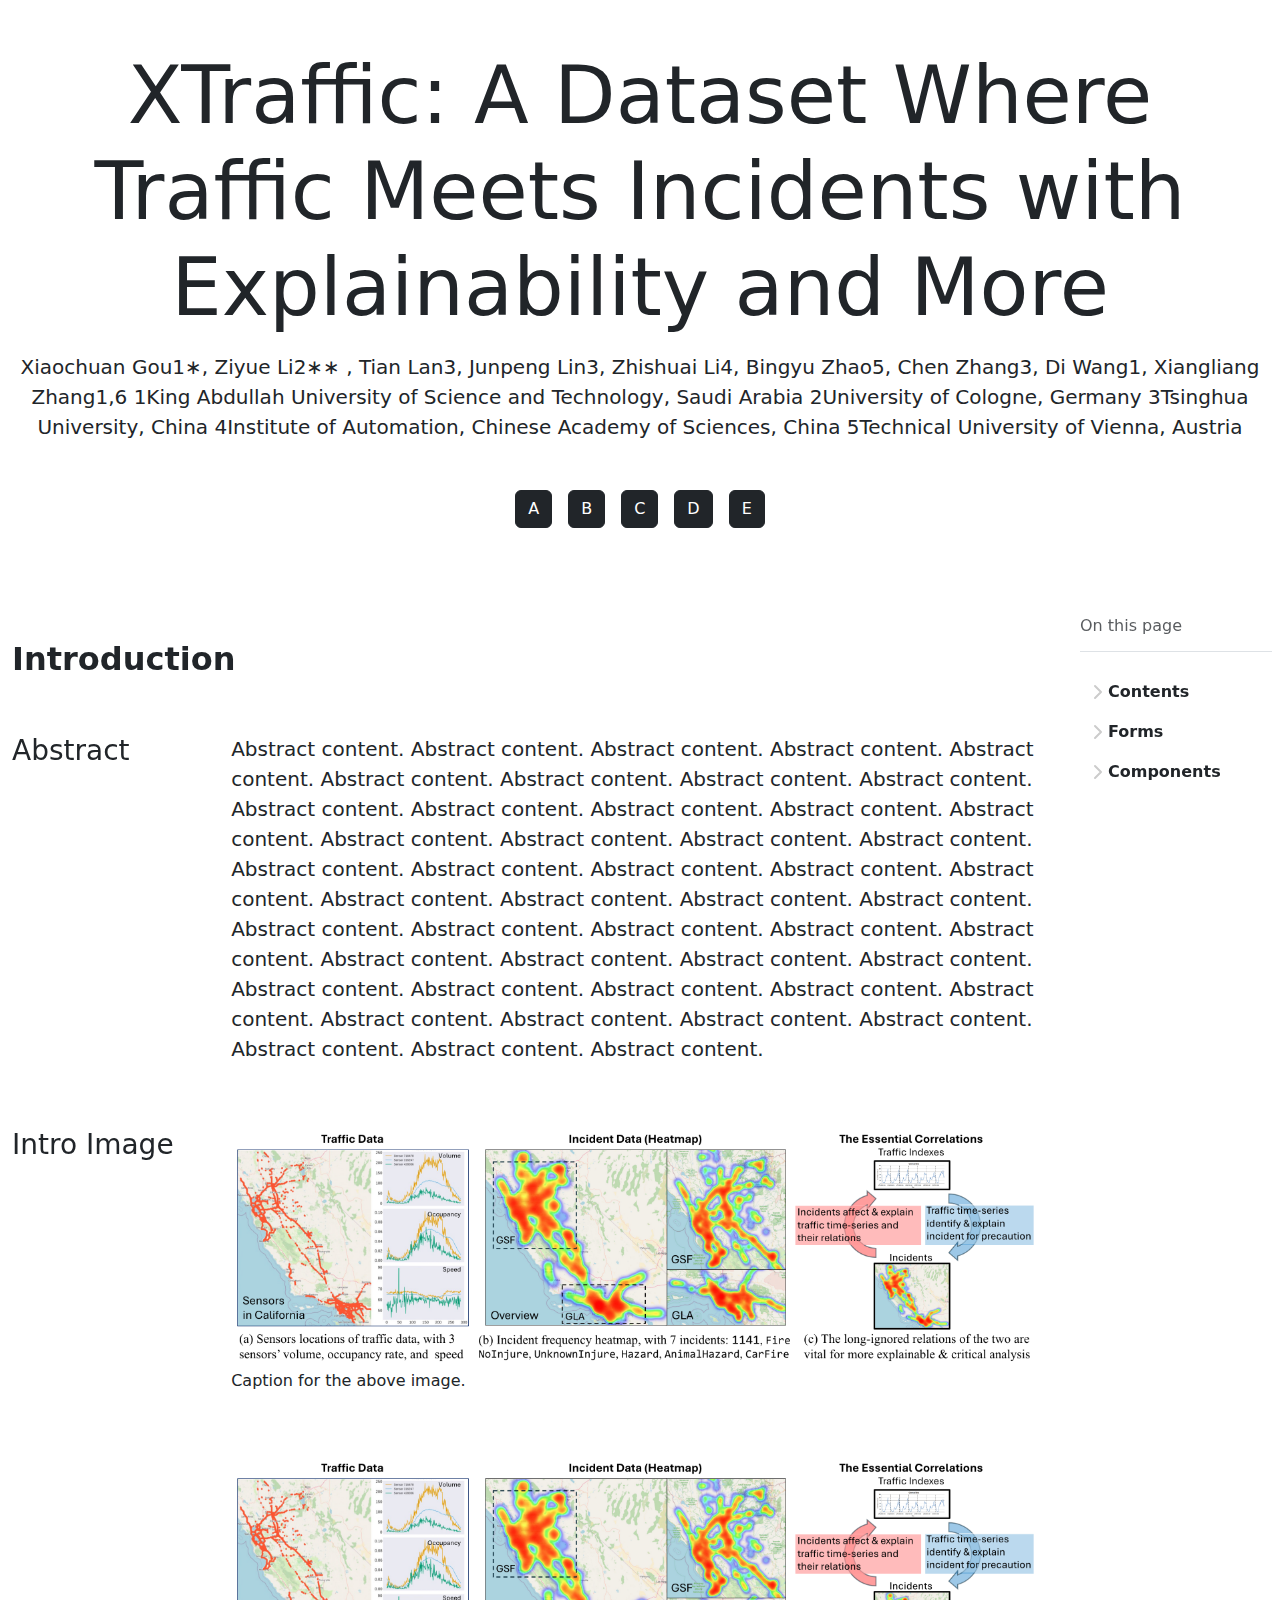
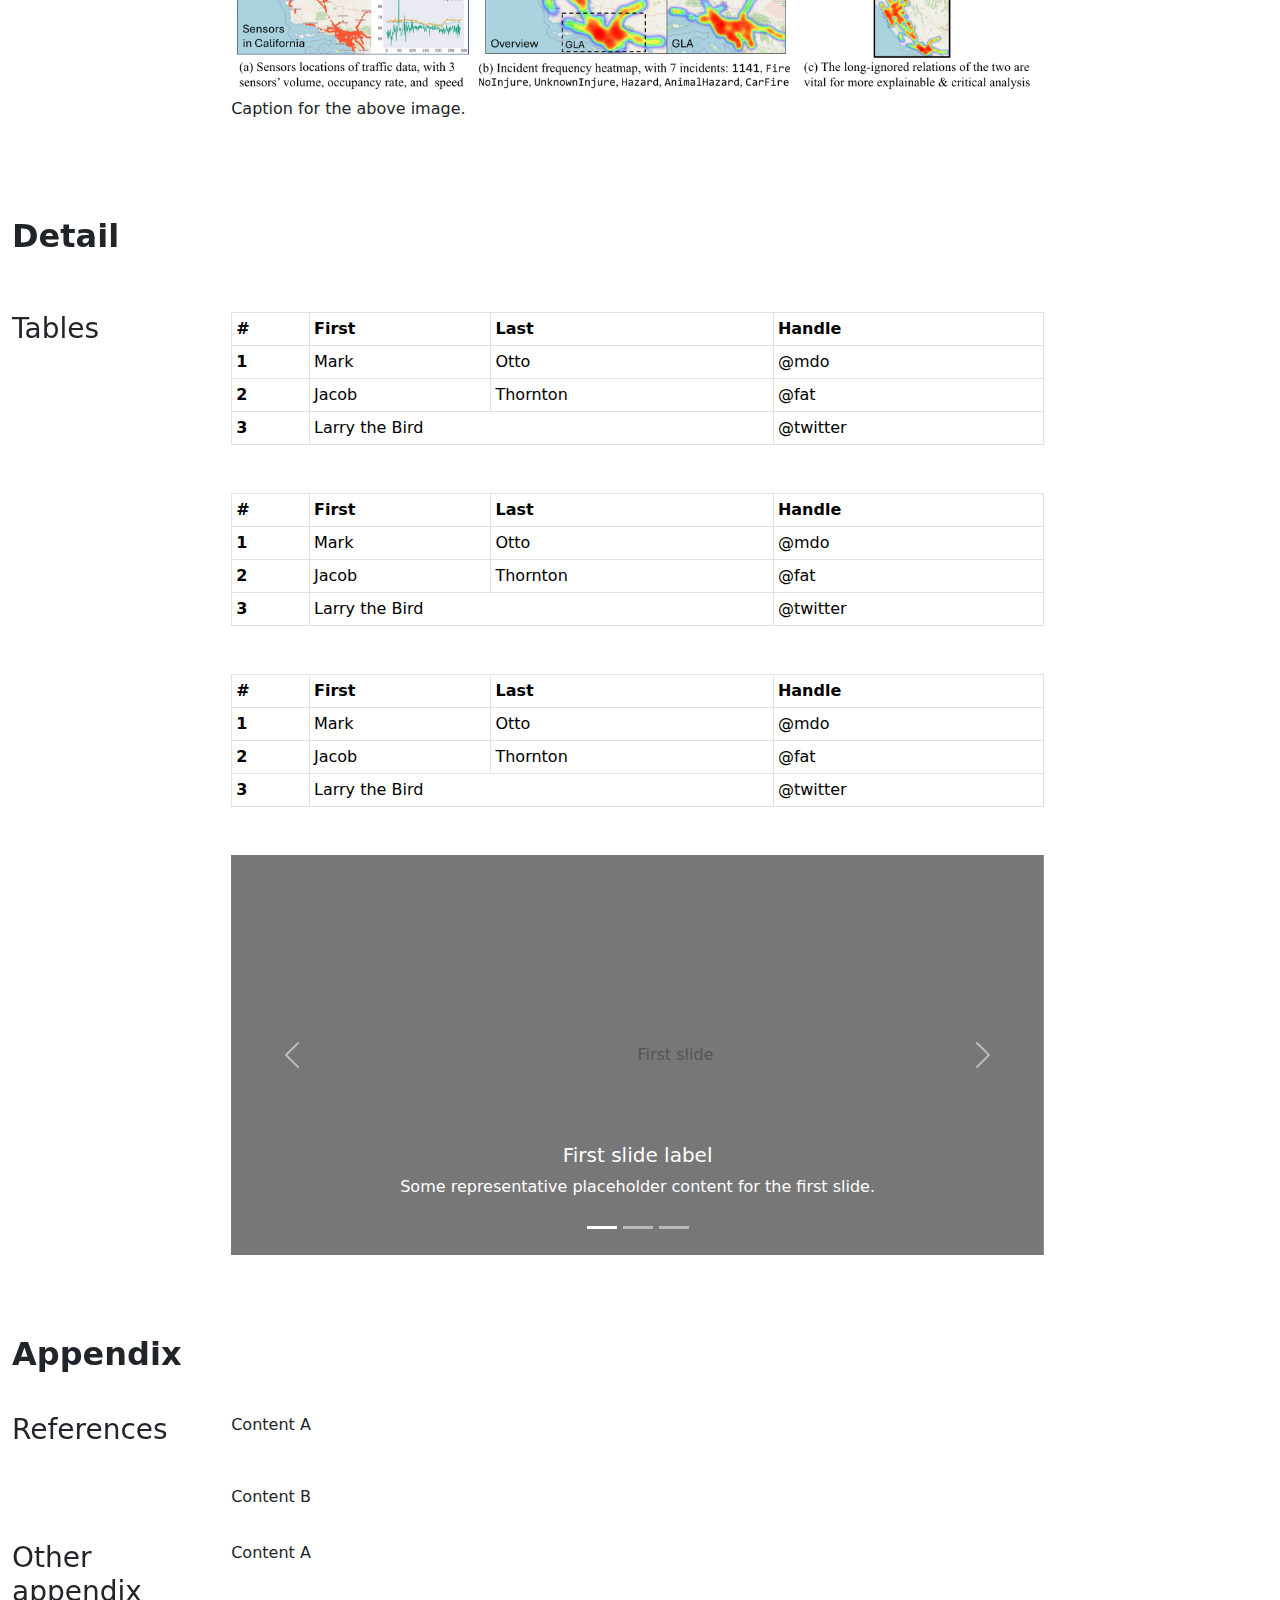
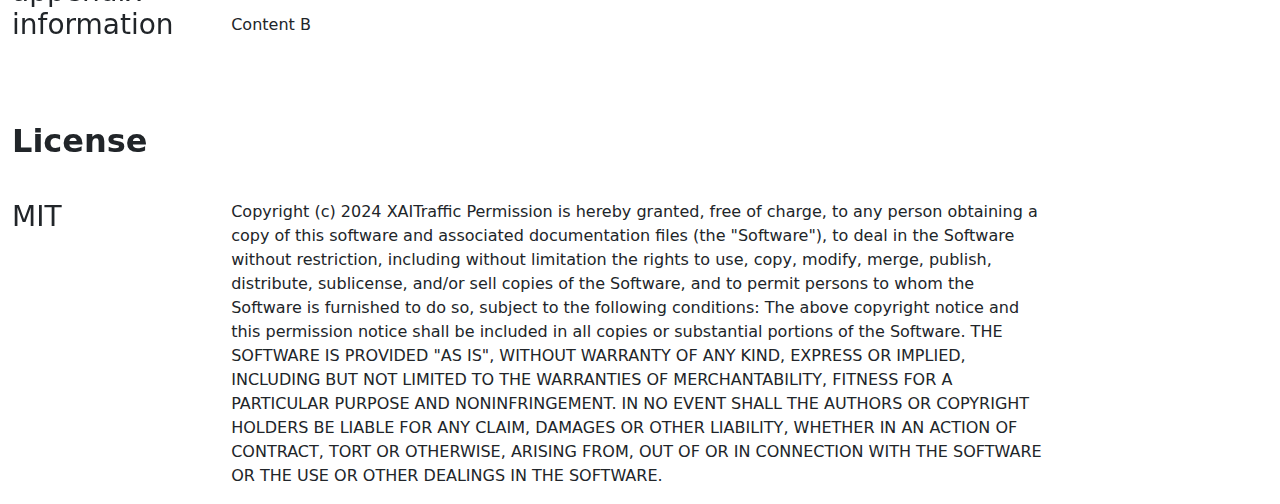
==== index.html @ 88c444f7 "init" ====
<!doctype html>
<html lang="en" data-bs-theme="auto">

<head>
  <!--  <script src="./assets/js/color-modes.js"></script> -->

  <meta charset="utf-8">
  <meta name="viewport" content="width=device-width, initial-scale=1">
  <meta name="description" content="">
  <meta name="author" content="Mark Otto, Jacob Thornton, and Bootstrap contributors">
  <meta name="generator" content="Hugo 0.122.0">
  <title>Cheatsheet · Bootstrap v5.3</title>

  <link href="./assets/dist/css/bootstrap.min.css" rel="stylesheet">

  <!-- Custom styles for this template -->
  <link href="cheatsheet.css" rel="stylesheet">

  <script src="./assets/js/color-modes.js"></script>
  <script src="./assets/dist/js/bootstrap.bundle.min.js"></script>

  <script src="cheatsheet.js"></script>
</head>

<body>
  <div class="container-fluid text-center my-5 me-1">
    <h1 class=" display-1">XTraffic: A Dataset Where Traffic Meets Incidents
      with Explainability and More
    </h1>
    <p class="lead my-3">Xiaochuan Gou1∗, Ziyue Li2∗∗
      , Tian Lan3, Junpeng Lin3, Zhishuai Li4,
      Bingyu Zhao5, Chen Zhang3, Di Wang1, Xiangliang Zhang1,6
      1King Abdullah University of Science and Technology, Saudi Arabia
      2University of Cologne, Germany
      3Tsinghua University, China
      4Institute of Automation, Chinese Academy of Sciences, China
      5Technical University of Vienna, Austria</p>
  </div>

  <div class="container-fluid align-items-center">
    <div class="d-flex justify-content-center m-0 border-0">
      <span class="mx-2">
        <button type="button" class="btn btn-dark ml-1">A</button>
      </span>
      <span class="mx-2">
        <button type="button" class="btn btn-dark ml-1">B</button>
      </span>
      <span class="mx-2">
        <button type="button" class="btn btn-dark ml-1">C</button>
      </span>
      <span class="mx-2">
        <button type="button" class="btn btn-dark ml-1">D</button>
      </span>
      <span class="mx-2">
        <button type="button" class="btn btn-dark ml-1">E</button>
      </span>
    </div>
  </div>

  <content class="bg-body-teritary">
    <aside class="bd-aside sticky-xl-top text-body-secondary align-self-start mb-3 mb-xl-5 px-2">
      <h2 class="h6 pt-4 pb-3 mb-4 border-bottom">On this page</h2>
      <nav class="small" id="toc">
        <ul class="list-unstyled">
          <li class="my-2">
            <button type="button" class="btn d-inline-flex align-items-center collapsed border-0"
              data-bs-toggle="collapse" aria-expanded="false" data-bs-target="#contents-collapse"
              aria-controls="contents-collapse">Contents</button>
            <ul class="list-unstyled ps-3 collapse" id="contents-collapse">
              <li><a class="d-inline-flex align-items-center rounded text-decoration-none"
                  href="#typography">Typography</a></li>
              <li><a class="d-inline-flex align-items-center rounded text-decoration-none" href="#images">Images</a>
              </li>
              <li><a class="d-inline-flex align-items-center rounded text-decoration-none" href="#tables">Tables</a>
              </li>
              <li><a class="d-inline-flex align-items-center rounded text-decoration-none" href="#figures">Figures</a>
              </li>
            </ul>
          </li>
          <li class="my-2">
            <button type="button" class="btn d-inline-flex align-items-center collapsed border-0"
              data-bs-toggle="collapse" aria-expanded="false" data-bs-target="#forms-collapse"
              aria-controls="forms-collapse">Forms</button>
            <ul class="list-unstyled ps-3 collapse" id="forms-collapse">
              <li><a class="d-inline-flex align-items-center rounded text-decoration-none" href="#overview">Overview</a>
              </li>
              <li><a class="d-inline-flex align-items-center rounded text-decoration-none"
                  href="#disabled-forms">Disabled forms</a></li>
              <li><a class="d-inline-flex align-items-center rounded text-decoration-none" href="#sizing">Sizing</a>
              </li>
              <li><a class="d-inline-flex align-items-center rounded text-decoration-none" href="#input-group">Input
                  group</a></li>
              <li><a class="d-inline-flex align-items-center rounded text-decoration-none"
                  href="#floating-labels">Floating labels</a></li>
              <li><a class="d-inline-flex align-items-center rounded text-decoration-none"
                  href="#validation">Validation</a></li>
            </ul>
          </li>
          <li class="my-2">
            <button type="button" class="btn d-inline-flex align-items-center collapsed border-0"
              data-bs-toggle="collapse" aria-expanded="false" data-bs-target="#components-collapse"
              aria-controls="components-collapse">Components</button>
            <ul class="list-unstyled ps-3 collapse" id="components-collapse">
              <li><a class="d-inline-flex align-items-center rounded text-decoration-none"
                  href="#accordion">Accordion</a></li>
              <li><a class="d-inline-flex align-items-center rounded text-decoration-none" href="#alerts">Alerts</a>
              </li>
              <li><a class="d-inline-flex align-items-center rounded text-decoration-none" href="#badge">Badge</a>
              </li>
              <li><a class="d-inline-flex align-items-center rounded text-decoration-none"
                  href="#breadcrumb">Breadcrumb</a></li>
              <li><a class="d-inline-flex align-items-center rounded text-decoration-none" href="#buttons">Buttons</a>
              </li>
              <li><a class="d-inline-flex align-items-center rounded text-decoration-none" href="#button-group">Button
                  group</a></li>
              <li><a class="d-inline-flex align-items-center rounded text-decoration-none" href="#card">Card</a></li>
              <li><a class="d-inline-flex align-items-center rounded text-decoration-none" href="#carousel">Carousel</a>
              </li>
              <li><a class="d-inline-flex align-items-center rounded text-decoration-none"
                  href="#dropdowns">Dropdowns</a></li>
              <li><a class="d-inline-flex align-items-center rounded text-decoration-none" href="#list-group">List
                  group</a></li>
              <li><a class="d-inline-flex align-items-center rounded text-decoration-none" href="#modal">Modal</a>
              </li>
              <li><a class="d-inline-flex align-items-center rounded text-decoration-none" href="#navs">Navs</a></li>
              <li><a class="d-inline-flex align-items-center rounded text-decoration-none" href="#navbar">Navbar</a>
              </li>
              <li><a class="d-inline-flex align-items-center rounded text-decoration-none"
                  href="#pagination">Pagination</a></li>
              <li><a class="d-inline-flex align-items-center rounded text-decoration-none" href="#popovers">Popovers</a>
              </li>
              <li><a class="d-inline-flex align-items-center rounded text-decoration-none" href="#progress">Progress</a>
              </li>
              <li><a class="d-inline-flex align-items-center rounded text-decoration-none"
                  href="#scrollspy">Scrollspy</a></li>
              <li><a class="d-inline-flex align-items-center rounded text-decoration-none" href="#spinners">Spinners</a>
              </li>
              <li><a class="d-inline-flex align-items-center rounded text-decoration-none" href="#toasts">Toasts</a>
              </li>
              <li><a class="d-inline-flex align-items-center rounded text-decoration-none" href="#tooltips">Tooltips</a>
              </li>
            </ul>
          </li>
        </ul>
      </nav>
    </aside>

    <div class="bd-cheatsheet container-fluid bg-body">
      <section id="Introduction">
        <h2 class="sticky-xl-top fw-bold pt-3 pt-xl-5 pb-2 pb-xl-3">Introduction</h2>

        <article class="my-3" id="intro-abstract">
          <div class="bd-heading sticky-xl-top align-self-start mt-5 mb-3 mt-xl-0 mb-xl-2">
            <h3>Abstract</h3>
          </div>

          <div class="bd-code-snippet">
            <div class="bd-example m-0 border-0">
              <p class="lead">
                Abstract content. Abstract content. Abstract content. Abstract content.
                Abstract content. Abstract content. Abstract content. Abstract content.
                Abstract content. Abstract content. Abstract content. Abstract content.
                Abstract content. Abstract content. Abstract content. Abstract content.
                Abstract content. Abstract content. Abstract content. Abstract content.
                Abstract content. Abstract content. Abstract content. Abstract content.
                Abstract content. Abstract content. Abstract content. Abstract content.
                Abstract content. Abstract content. Abstract content. Abstract content.
                Abstract content. Abstract content. Abstract content. Abstract content.
                Abstract content. Abstract content. Abstract content. Abstract content.
                Abstract content. Abstract content. Abstract content. Abstract content.
                Abstract content. Abstract content. Abstract content. Abstract content.
              </p>
            </div>
          </div>
        </article>

        <article class="my-3" id="intro-image">
          <div class="bd-heading sticky-xl-top align-self-start mt-5 mb-3 mt-xl-0 mb-xl-2">
            <h3>Intro Image</h3>
          </div>

          <div class="bd-code-snippet">
            <figure class="figure">
              <img class="img-fluid" width="100%" src="./images/intro.png">
              <figcaption class="" figure-caption>
                Caption for the above image.
              </figcaption>
            </figure>

            <figure class="figure">
              <img class="img-fluid" width="100%" src="./images/intro.png">
              <figcaption class="" figure-caption>
                Caption for the above image.
              </figcaption>
            </figure>

          </div>
        </article>
      </section>

      <section id="Detail">
        <h2 class="sticky-xl-top fw-bold pt-3 pt-xl-5 pb-2 pb-xl-3">Detail</h2>

        <article class="my-3" id="detail-tables">
          <div class="bd-heading sticky-xl-top align-self-start mt-5 mb-3 mt-xl-0 mb-xl-2">
            <h3>Tables</h3>
          </div>

          <div>
            <div class="bd-code-snippet">
              <div class="m-0 border-0">
                <table class="table table-sm table-bordered">
                  <thead>
                    <tr>
                      <th scope="col">#</th>
                      <th scope="col">First</th>
                      <th scope="col">Last</th>
                      <th scope="col">Handle</th>
                    </tr>
                  </thead>
                  <tbody>
                    <tr>
                      <th scope="row">1</th>
                      <td>Mark</td>
                      <td>Otto</td>
                      <td>@mdo</td>
                    </tr>
                    <tr>
                      <th scope="row">2</th>
                      <td>Jacob</td>
                      <td>Thornton</td>
                      <td>@fat</td>
                    </tr>
                    <tr>
                      <th scope="row">3</th>
                      <td colspan="2">Larry the Bird</td>
                      <td>@twitter</td>
                    </tr>
                  </tbody>
                </table>
              </div>
            </div>

            <div class="bd-code-snippet">
              <div class="m-0 border-0">
                <table class="table table-sm table-bordered">
                  <thead>
                    <tr>
                      <th scope="col">#</th>
                      <th scope="col">First</th>
                      <th scope="col">Last</th>
                      <th scope="col">Handle</th>
                    </tr>
                  </thead>
                  <tbody>
                    <tr>
                      <th scope="row">1</th>
                      <td>Mark</td>
                      <td>Otto</td>
                      <td>@mdo</td>
                    </tr>
                    <tr>
                      <th scope="row">2</th>
                      <td>Jacob</td>
                      <td>Thornton</td>
                      <td>@fat</td>
                    </tr>
                    <tr>
                      <th scope="row">3</th>
                      <td colspan="2">Larry the Bird</td>
                      <td>@twitter</td>
                    </tr>
                  </tbody>
                </table>
              </div>
            </div>

            <div class="bd-code-snippet">
              <div class="m-0 border-0">
                <table class="table table-sm table-bordered">
                  <thead>
                    <tr>
                      <th scope="col">#</th>
                      <th scope="col">First</th>
                      <th scope="col">Last</th>
                      <th scope="col">Handle</th>
                    </tr>
                  </thead>
                  <tbody>
                    <tr>
                      <th scope="row">1</th>
                      <td>Mark</td>
                      <td>Otto</td>
                      <td>@mdo</td>
                    </tr>
                    <tr>
                      <th scope="row">2</th>
                      <td>Jacob</td>
                      <td>Thornton</td>
                      <td>@fat</td>
                    </tr>
                    <tr>
                      <th scope="row">3</th>
                      <td colspan="2">Larry the Bird</td>
                      <td>@twitter</td>
                    </tr>
                  </tbody>
                </table>
              </div>
            </div>

            <div class="bd-code-snippet">
              <div class="bd-example m-0 border-0">

                <div id="carouselExampleCaptions" class="carousel slide" data-bs-ride="carousel">
                  <div class="carousel-indicators">
                    <button type="button" data-bs-target="#carouselExampleCaptions" data-bs-slide-to="0" class="active"
                      aria-current="true" aria-label="Slide 1"></button>
                    <button type="button" data-bs-target="#carouselExampleCaptions" data-bs-slide-to="1"
                      aria-label="Slide 2"></button>
                    <button type="button" data-bs-target="#carouselExampleCaptions" data-bs-slide-to="2"
                      aria-label="Slide 3"></button>
                  </div>
                  <div class="carousel-inner">
                    <div class="carousel-item active">
                      <svg class="bd-placeholder-img bd-placeholder-img-lg d-block w-100" width="800" height="400"
                        xmlns="http://www.w3.org/2000/svg" role="img" aria-label="Placeholder: First slide"
                        preserveAspectRatio="xMidYMid slice" focusable="false">
                        <title>Placeholder</title>
                        <rect width="100%" height="100%" fill="#777" /><text x="50%" y="50%" fill="#555" dy=".3em">First
                          slide</text>
                      </svg>
                      <div class="carousel-caption d-none d-md-block">
                        <h5>First slide label</h5>
                        <p>Some representative placeholder content for the first slide.</p>
                      </div>
                    </div>
                    <div class="carousel-item">
                      <svg class="bd-placeholder-img bd-placeholder-img-lg d-block w-100" width="800" height="400"
                        xmlns="http://www.w3.org/2000/svg" role="img" aria-label="Placeholder: Second slide"
                        preserveAspectRatio="xMidYMid slice" focusable="false">
                        <title>Placeholder</title>
                        <rect width="100%" height="100%" fill="#666" /><text x="50%" y="50%" fill="#444"
                          dy=".3em">Second slide</text>
                      </svg>
                      <div class="carousel-caption d-none d-md-block">
                        <h5>Second slide label</h5>
                        <p>Some representative placeholder content for the second slide.</p>
                      </div>
                    </div>
                    <div class="carousel-item">
                      <svg class="bd-placeholder-img bd-placeholder-img-lg d-block w-100" width="800" height="400"
                        xmlns="http://www.w3.org/2000/svg" role="img" aria-label="Placeholder: Third slide"
                        preserveAspectRatio="xMidYMid slice" focusable="false">
                        <title>Placeholder</title>
                        <rect width="100%" height="100%" fill="#555" /><text x="50%" y="50%" fill="#333" dy=".3em">Third
                          slide</text>
                      </svg>
                      <div class="carousel-caption d-none d-md-block">
                        <h5>Third slide label</h5>
                        <p>Some representative placeholder content for the third slide.</p>
                      </div>
                    </div>
                  </div>
                  <button class="carousel-control-prev" type="button" data-bs-target="#carouselExampleCaptions"
                    data-bs-slide="prev">
                    <span class="carousel-control-prev-icon" aria-hidden="true"></span>
                    <span class="visually-hidden">Previous</span>
                  </button>
                  <button class="carousel-control-next" type="button" data-bs-target="#carouselExampleCaptions"
                    data-bs-slide="next">
                    <span class="carousel-control-next-icon" aria-hidden="true"></span>
                    <span class="visually-hidden">Next</span>
                  </button>
                </div>
              </div>
            </div>
        </article>
      </section>

      <section id="appendix">
        <h2 class="sticky-xl-top fw-bold pt-3 pt-xl-5 pb-2 pb-xl-3">Appendix</h2>

        <article>
          <div class="bd-heading sticky-xl-top align-self-start mt-5 mb-3 mt-xl-0 mb-xl-2">
            <h3>References</h3>
          </div>

          <div>
            <div class="bd-code-snippet">
              <p>Content A</p>
            </div>

            <div class="bd-code-snippt">
              <p>Content B</p>
            </div>
          </div>

        </article>

        <article>
          <div class="bd-heading sticky-xl-top align-self-start mt-5 mb-3 mt-xl-0 mb-xl-2">
            <h3>Other appendix information</h3>
          </div>

          <div>
            <div class="bd-code-snippet">
              <p>Content A</p>
            </div>

            <div class="bd-code-snippt">
              <p>Content B</p>
            </div>
          </div>

        </article>
      </section>

      <section id="license">
        <h2 class="sticky-xl-top fw-bold pt-3 pt-xl-5 pb-2 pb-xl-3">License</h2>

        <article>
          <div class="bd-heading sticky-xl-top align-self-start mt-5 mb-3 mt-xl-0 mb-xl-2">
            <h3>MIT</h3>
          </div>

          <div>
            <div class="bd-code-snippet">
              <div>
                <p>
                  Copyright (c) 2024 XAITraffic

                  Permission is hereby granted, free of charge, to any person obtaining a copy
                  of this software and associated documentation files (the "Software"), to deal
                  in the Software without restriction, including without limitation the rights
                  to use, copy, modify, merge, publish, distribute, sublicense, and/or sell
                  copies of the Software, and to permit persons to whom the Software is
                  furnished to do so, subject to the following conditions:

                  The above copyright notice and this permission notice shall be included in all
                  copies or substantial portions of the Software.

                  THE SOFTWARE IS PROVIDED "AS IS", WITHOUT WARRANTY OF ANY KIND, EXPRESS OR
                  IMPLIED, INCLUDING BUT NOT LIMITED TO THE WARRANTIES OF MERCHANTABILITY,
                  FITNESS FOR A PARTICULAR PURPOSE AND NONINFRINGEMENT. IN NO EVENT SHALL THE
                  AUTHORS OR COPYRIGHT HOLDERS BE LIABLE FOR ANY CLAIM, DAMAGES OR OTHER
                  LIABILITY, WHETHER IN AN ACTION OF CONTRACT, TORT OR OTHERWISE, ARISING FROM,
                  OUT OF OR IN CONNECTION WITH THE SOFTWARE OR THE USE OR OTHER DEALINGS IN THE
                  SOFTWARE.
                </p>
              </div>
            </div>
          </div>
        </article>
      </section>
    </div>
  </content>

</body>

</html>
---- cheatsheet.css ----
body {
  scroll-behavior: smooth;
}

/**
 * Bootstrap "Journal code" icon
 * @link https://icons.getbootstrap.com/icons/journal-code/
 */
.bd-heading a::before {
  display: inline-block;
  width: 1em;
  height: 1em;
  margin-right: .25rem;
  content: "";
  background-image: url("data:image/svg+xml,%3Csvg xmlns='http://www.w3.org/2000/svg' fill='%23999' viewBox='0 0 16 16'%3E%3Cpath d='M4 1h8a2 2 0 0 1 2 2v10a2 2 0 0 1-2 2H4a2 2 0 0 1-2-2h1a1 1 0 0 0 1 1h8a1 1 0 0 0 1-1V3a1 1 0 0 0-1-1H4a1 1 0 0 0-1 1H2a2 2 0 0 1 2-2z'/%3E%3Cpath d='M2 5v-.5a.5.5 0 0 1 1 0V5h.5a.5.5 0 0 1 0 1h-2a.5.5 0 0 1 0-1H2zm0 3v-.5a.5.5 0 0 1 1 0V8h.5a.5.5 0 0 1 0 1h-2a.5.5 0 0 1 0-1H2zm0 3v-.5a.5.5 0 0 1 1 0v.5h.5a.5.5 0 0 1 0 1h-2a.5.5 0 0 1 0-1H2z'/%3E%3Cpath fill-rule='evenodd' d='M8.646 5.646a.5.5 0 0 1 .708 0l2 2a.5.5 0 0 1 0 .708l-2 2a.5.5 0 0 1-.708-.708L10.293 8 8.646 6.354a.5.5 0 0 1 0-.708zm-1.292 0a.5.5 0 0 0-.708 0l-2 2a.5.5 0 0 0 0 .708l2 2a.5.5 0 0 0 .708-.708L5.707 8l1.647-1.646a.5.5 0 0 0 0-.708z'/%3E%3C/svg%3E");
  background-size: 1em;
}

/* stylelint-disable-next-line selector-max-universal */
.bd-heading+div>*+* {
  margin-top: 3rem;
}

/* Table of contents */
.bd-aside a {
  padding: .1875rem .5rem;
  margin-top: .125rem;
  margin-left: .3125rem;
  color: var(--bs-body-color);
}

.bd-aside a:hover,
.bd-aside a:focus {
  color: var(--bs-body-color);
  background-color: rgba(121, 82, 179, .1);
}

.bd-aside .active {
  font-weight: 600;
  color: var(--bs-body-color);
}

.bd-aside .btn {
  padding: .25rem .5rem;
  font-weight: 600;
  color: var(--bs-body-color);
}

.bd-aside .btn:hover,
.bd-aside .btn:focus {
  color: var(--bs-body-color);
  background-color: rgba(121, 82, 179, .1);
}

.bd-aside .btn:focus {
  box-shadow: 0 0 0 1px rgba(121, 82, 179, .7);
}

.bd-aside .btn::before {
  width: 1.25em;
  line-height: 0;
  content: url("data:image/svg+xml,%3csvg xmlns='http://www.w3.org/2000/svg' width='16' height='16' viewBox='0 0 16 16'%3e%3cpath fill='none' stroke='%23ccc' stroke-linecap='round' stroke-linejoin='round' stroke-width='2' d='M5 14l6-6-6-6'/%3e%3c/svg%3e");
  transition: transform .35s ease;

  /* rtl:raw:
  transform: rotate(180deg) translateX(-2px);
  */
  transform-origin: .5em 50%;
}

.bd-aside .btn[aria-expanded="true"]::before {
  transform: rotate(90deg)
    /* rtl:ignore */
  ;
}


/* Examples */
.scrollspy-example {
  height: 200px;
}

[id="modal"] .bd-example .btn,
[id="buttons"] .bd-example .btn,
[id="tooltips"] .bd-example .btn,
[id="popovers"] .bd-example .btn,
[id="dropdowns"] .bd-example .btn-group,
[id="dropdowns"] .bd-example .dropdown,
[id="dropdowns"] .bd-example .dropup,
[id="dropdowns"] .bd-example .dropend,
[id="dropdowns"] .bd-example .dropstart {
  margin: 0 1rem 1rem 0;
}

/* Layout */
@media (min-width: 1200px) {
  content {
    display: grid;
    grid-template-rows: auto;
    grid-template-columns: 1fr 4fr 1fr;
    gap: 1rem;
  }

  .bd-header {
    position: fixed;
    top: 0;
    /* rtl:begin:ignore */
    right: 0;
    left: 0;
    /* rtl:end:ignore */
    z-index: 1030;
    grid-column: 1 / span 3;
  }

  .bd-aside,
  .bd-cheatsheet {
    padding-top: 4rem;
  }

  /**
   * 1. Too bad only Firefox supports subgrids ATM
   */
  .bd-cheatsheet,
  .bd-cheatsheet section,
  .bd-cheatsheet article {
    display: inherit;
    /* 1 */
    grid-template-rows: auto;
    grid-template-columns: 1fr 4fr;
    grid-column: 1 / span 2;
    gap: inherit;
    /* 1 */
  }

  .bd-aside {
    grid-area: 1 / 3;
    scroll-margin-top: 4rem;
  }

  .bd-cheatsheet section,
  .bd-cheatsheet section>h2 {
    top: 2rem;
    scroll-margin-top: 2rem;
  }

  .bd-cheatsheet section>h2::before {
    position: absolute;
    /* rtl:begin:ignore */
    top: 0;
    right: 0;
    bottom: -2rem;
    left: 0;
    /* rtl:end:ignore */
    z-index: -1;
    content: "";
  }

  .bd-cheatsheet article,
  .bd-cheatsheet .bd-heading {
    top: 8rem;
    scroll-margin-top: 8rem;
  }

  .bd-cheatsheet .bd-heading {
    z-index: 1;
  }
}
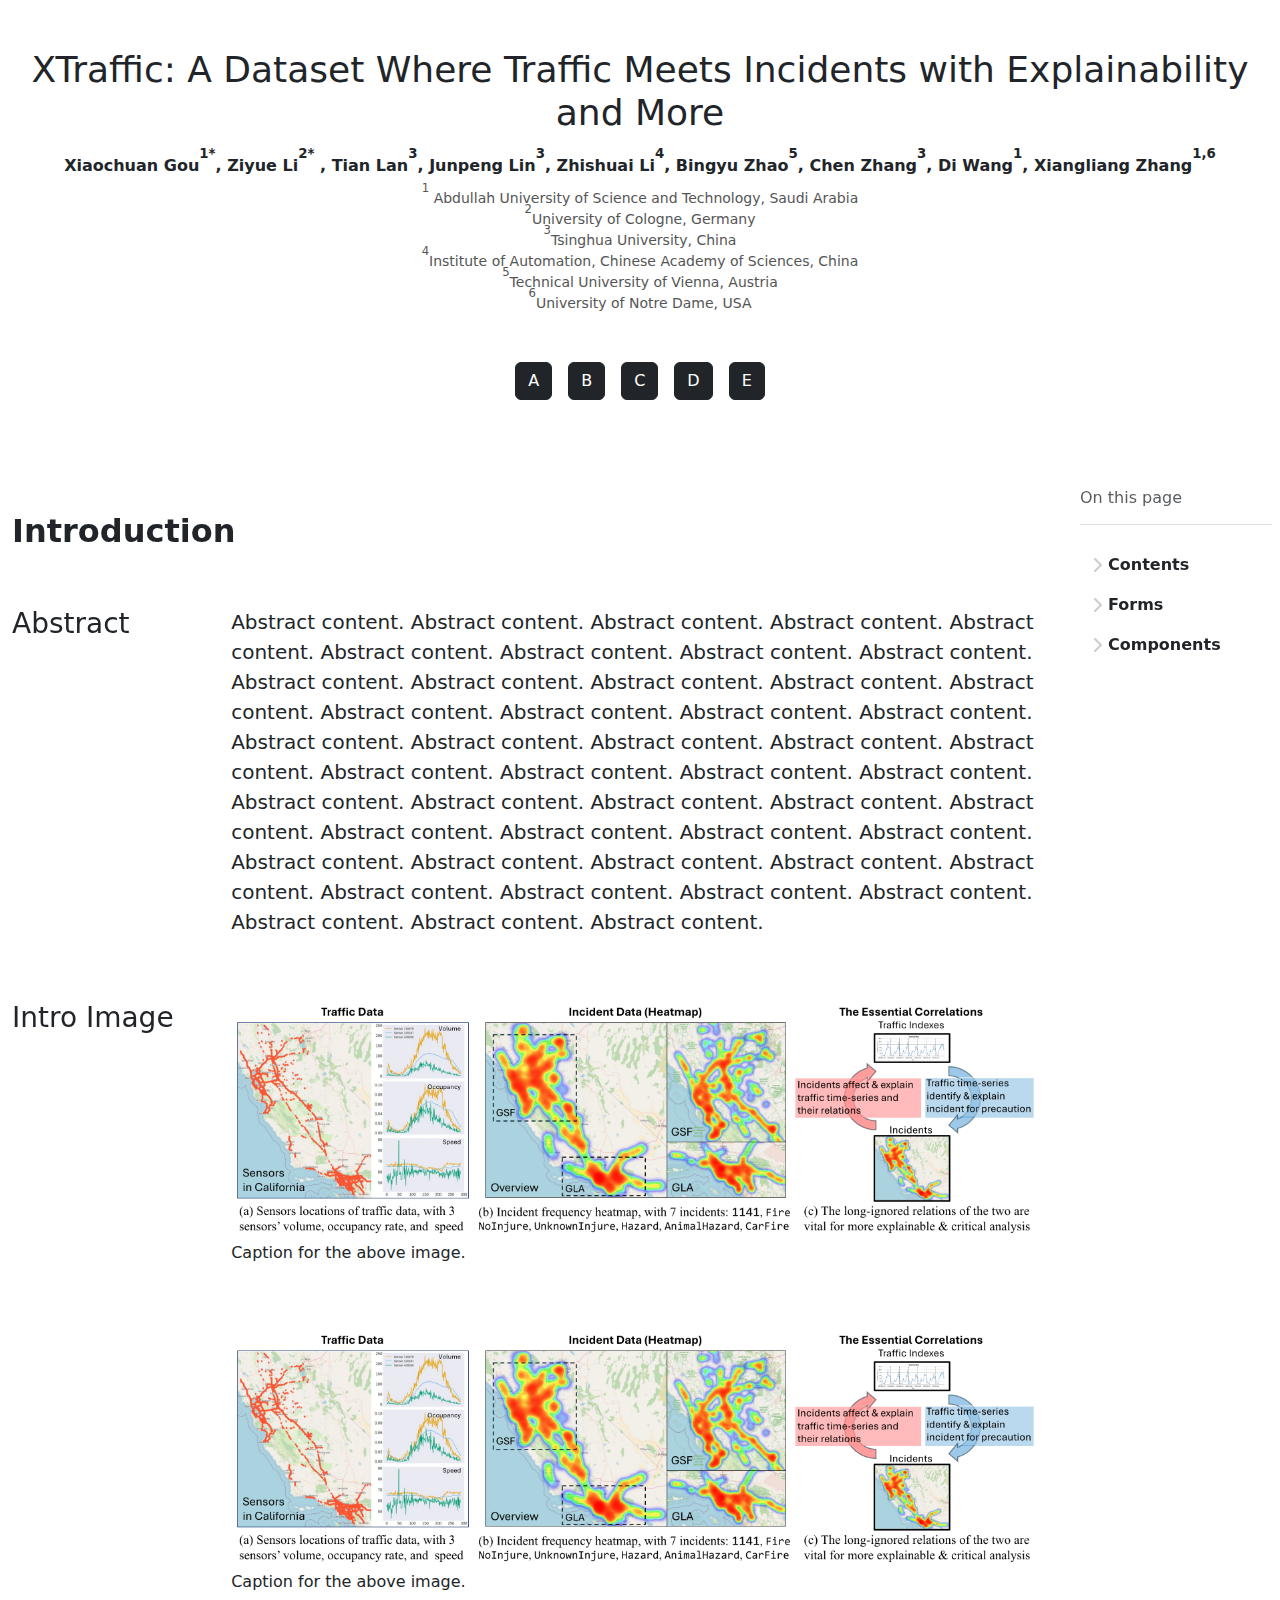
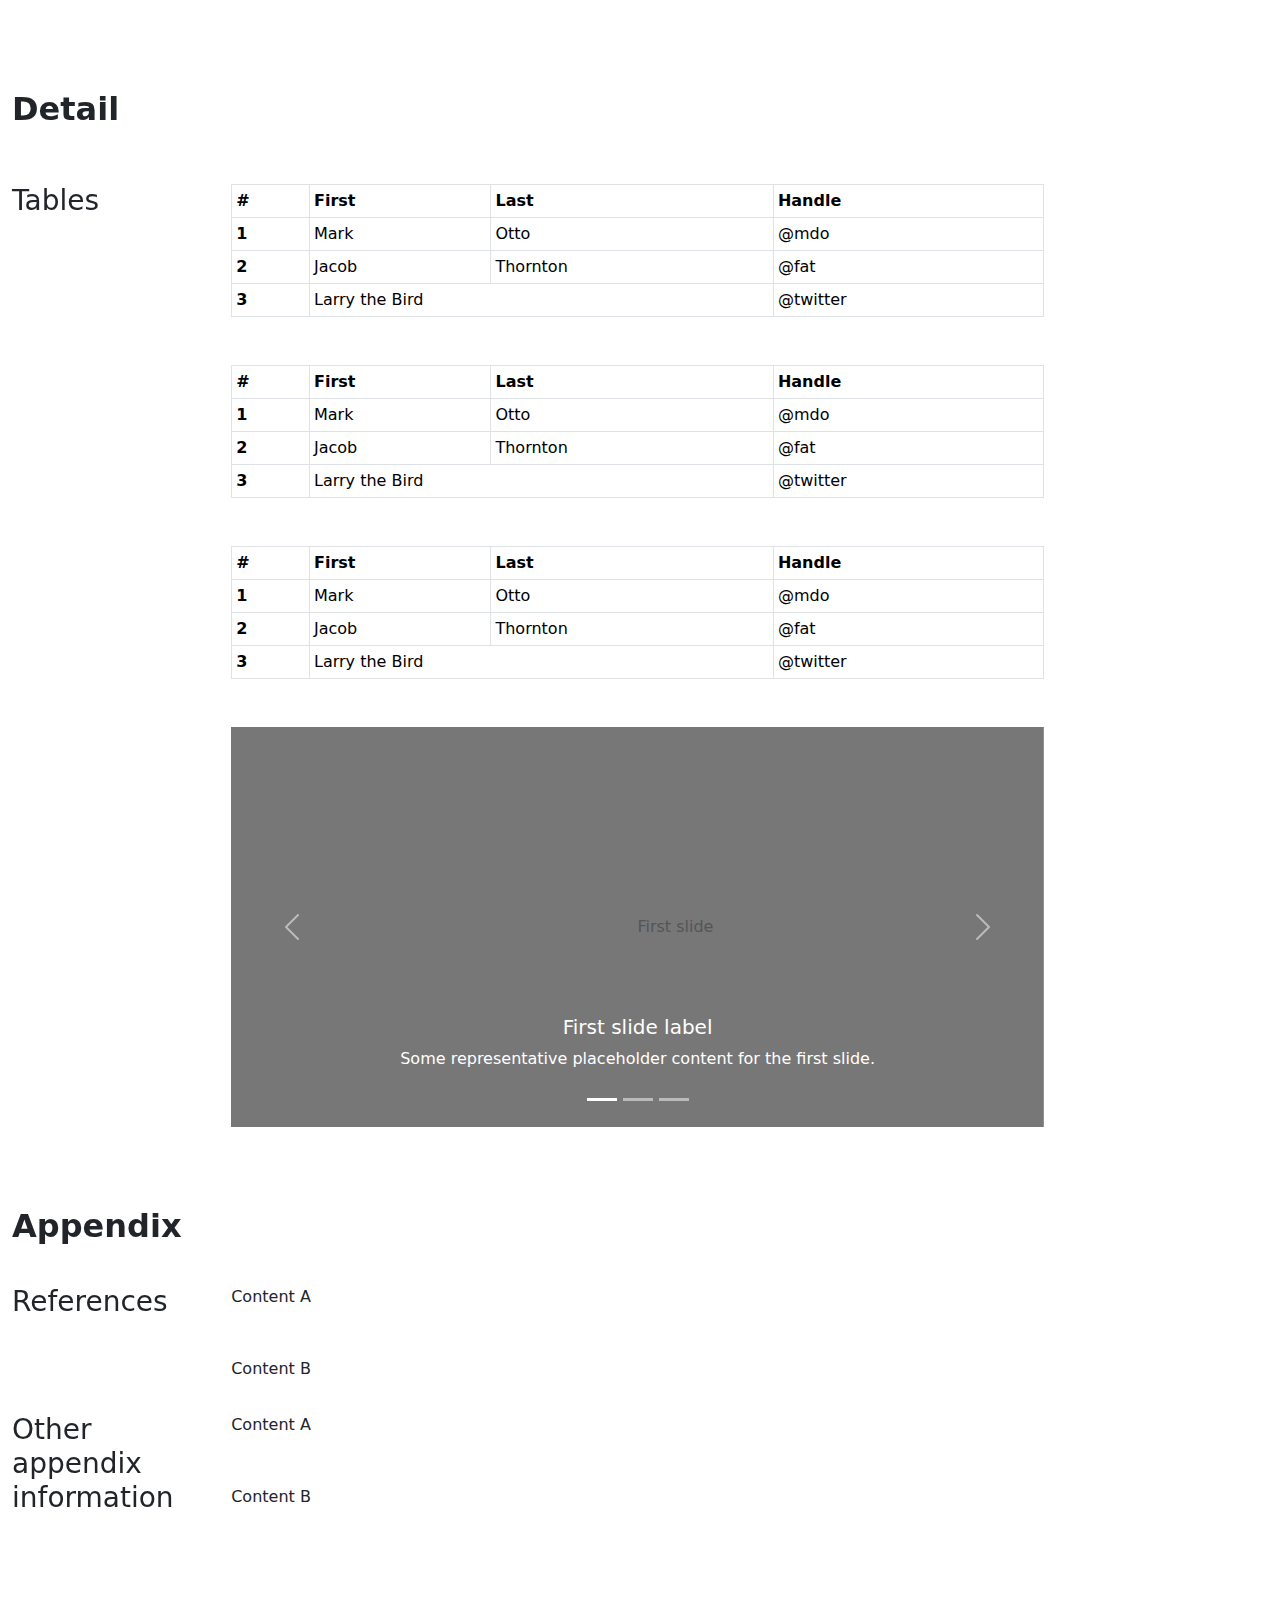
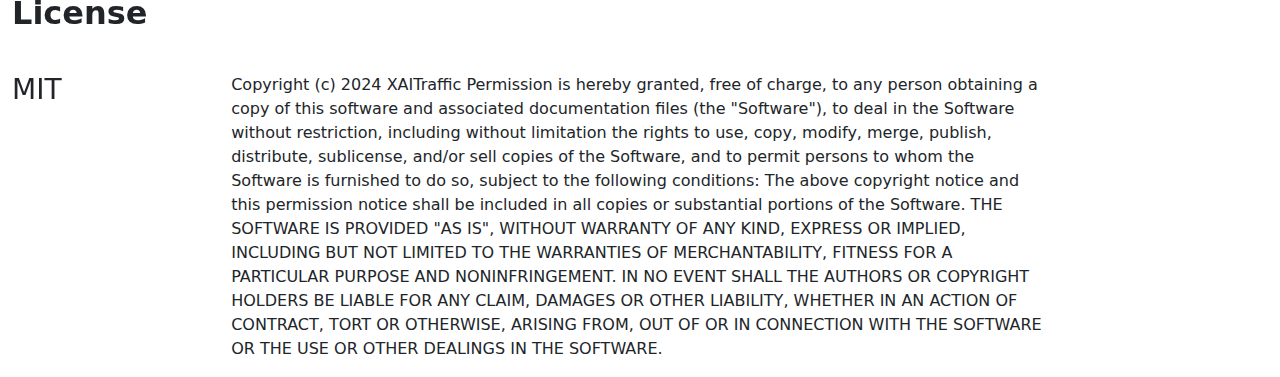
==== commit 5238de07: "update header" ====
--- a/index.html
+++ b/index.html
@@ -24,17 +24,31 @@
 
 <body>
   <div class="container-fluid text-center my-5 me-1">
-    <h1 class=" display-1">XTraffic: A Dataset Where Traffic Meets Incidents
+    <h1 class=" paper-title">XTraffic: A Dataset Where Traffic Meets Incidents
       with Explainability and More
     </h1>
-    <p class="lead my-3">Xiaochuan Gou1∗, Ziyue Li2∗∗
+    <!-- <p class="lead my-3">Xiaochuan Gou1∗, Ziyue Li2∗∗
       , Tian Lan3, Junpeng Lin3, Zhishuai Li4,
       Bingyu Zhao5, Chen Zhang3, Di Wang1, Xiangliang Zhang1,6
       1King Abdullah University of Science and Technology, Saudi Arabia
       2University of Cologne, Germany
       3Tsinghua University, China
       4Institute of Automation, Chinese Academy of Sciences, China
-      5Technical University of Vienna, Austria</p>
+      5Technical University of Vienna, Austria</p> -->
+
+
+    <p class="authors">Xiaochuan Gou<sup>1*</sup>, Ziyue Li<sup>2*</sup>
+      , Tian Lan<sup>3</sup>, Junpeng Lin<sup>3</sup>, Zhishuai Li<sup>4</sup>,
+      Bingyu Zhao<sup>5</sup>, Chen Zhang<sup>3</sup>, Di Wang<sup>1</sup>, Xiangliang Zhang<sup>1,6</sup>
+    </p>
+    <p class="affiliations">
+      <sup>1</sup> Abdullah University of Science and Technology, Saudi Arabia<br>
+      <sup>2</sup>University of Cologne, Germany<br>
+      <sup>3</sup>Tsinghua University, China<br>
+      <sup>4</sup>Institute of Automation, Chinese Academy of Sciences, China<br>
+      <sup>5</sup>Technical University of Vienna, Austria<br>
+      <sup>6</sup>University of Notre Dame, USA<br>
+    </p>
   </div>
 
   <div class="container-fluid align-items-center">
--- a/cheatsheet.css
+++ b/cheatsheet.css
@@ -164,4 +164,31 @@
   .bd-cheatsheet .bd-heading {
     z-index: 1;
   }
+}
+
+
+.paper-title {
+  font-size: 36px;
+  text-align: center;
+  margin-bottom: 20px;
+  font-weight: normal;
+}
+
+.authors {
+  font-size: 16px;
+  text-align: center;
+  margin-bottom: 10px;
+  font-weight: bold;
+}
+
+.affiliations {
+  font-size: 14px;
+  text-align: center;
+  color: #555;
+  font-weight: normal;
+}
+
+sup {
+  font-size: smaller;
+  vertical-align: super;
 }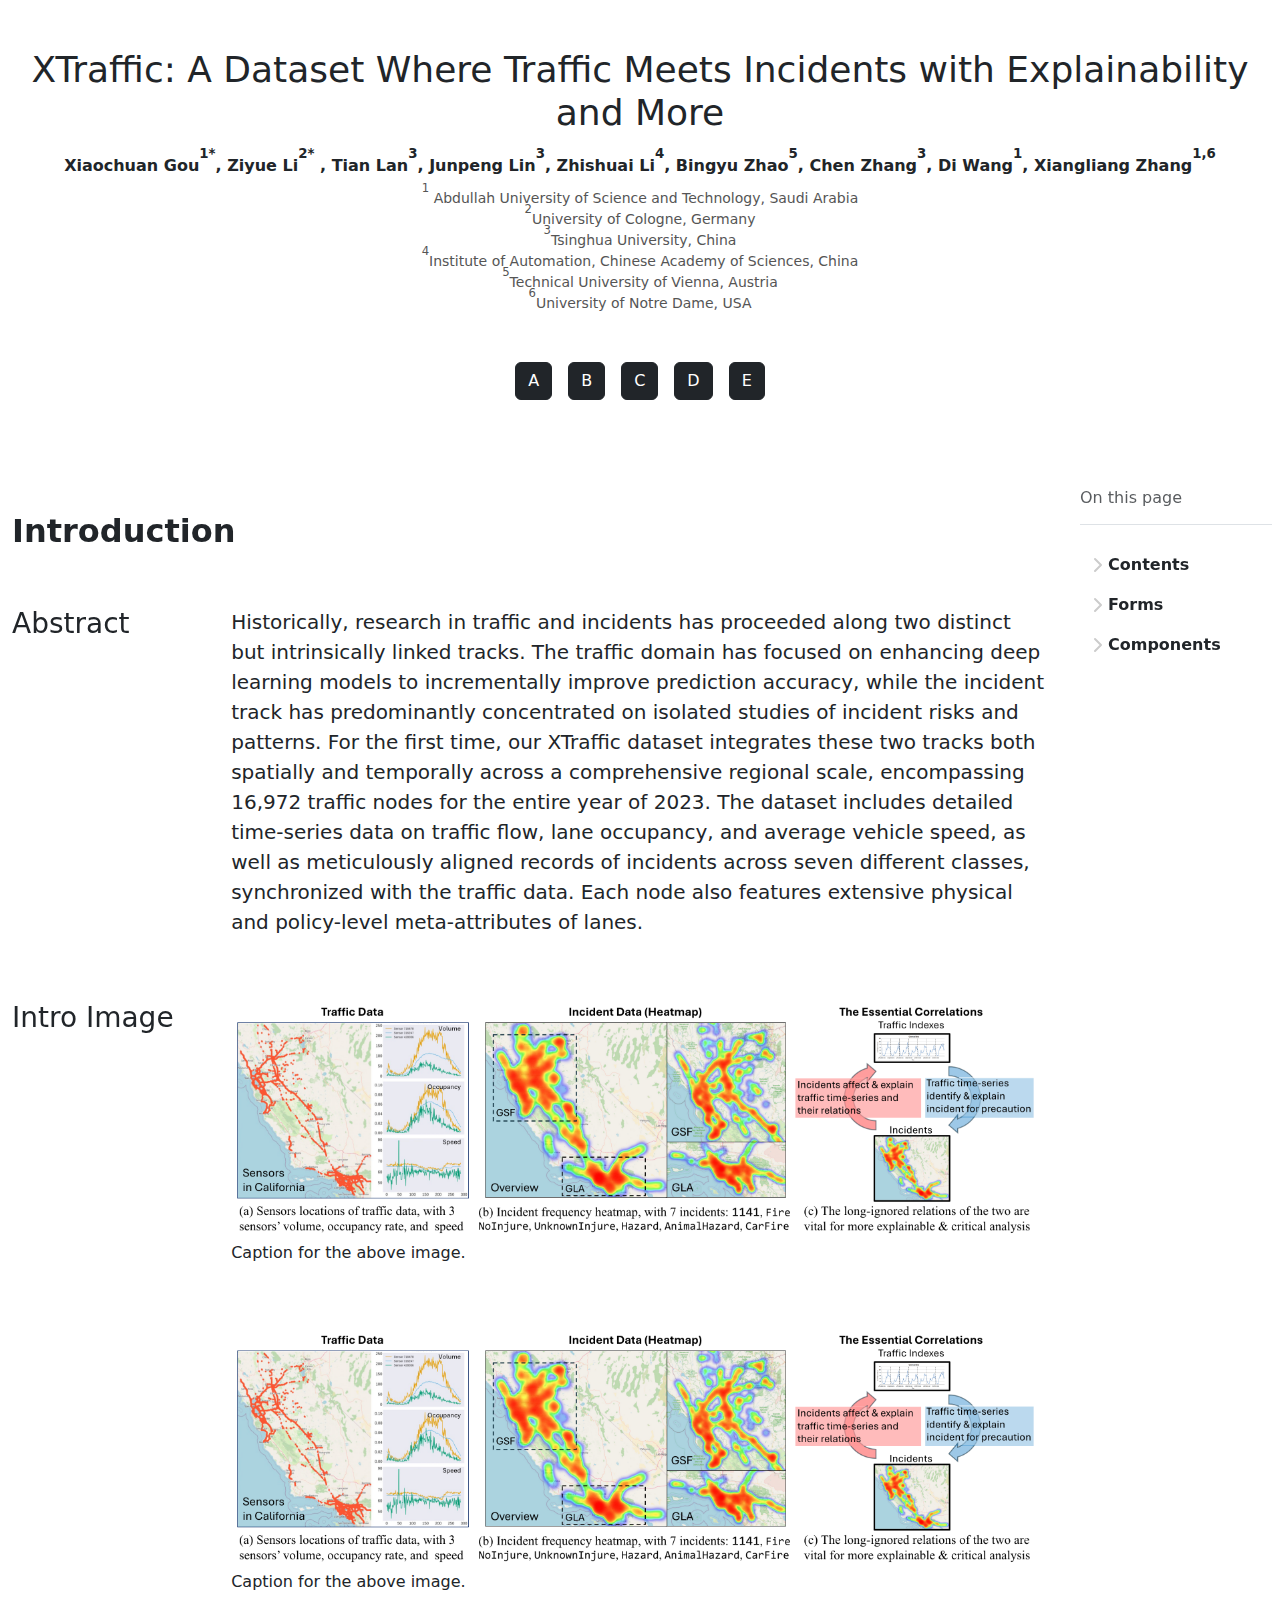
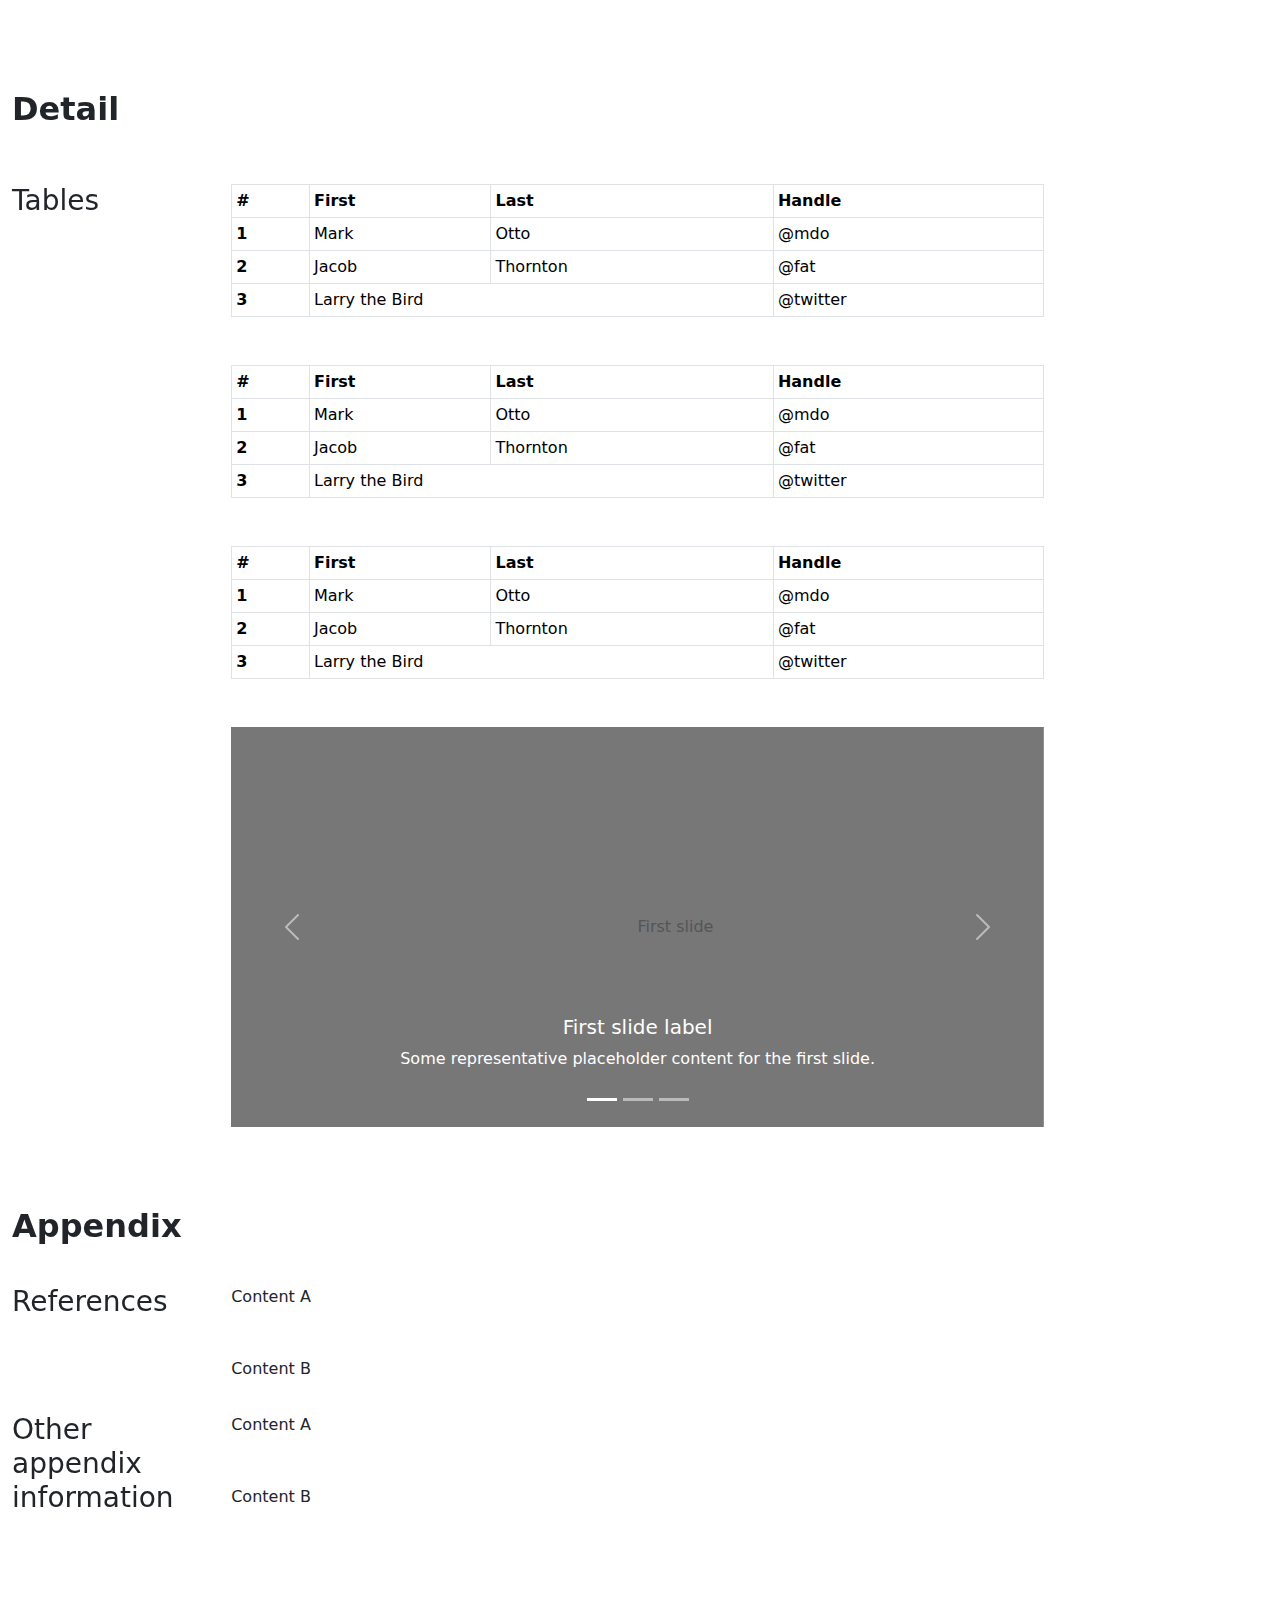
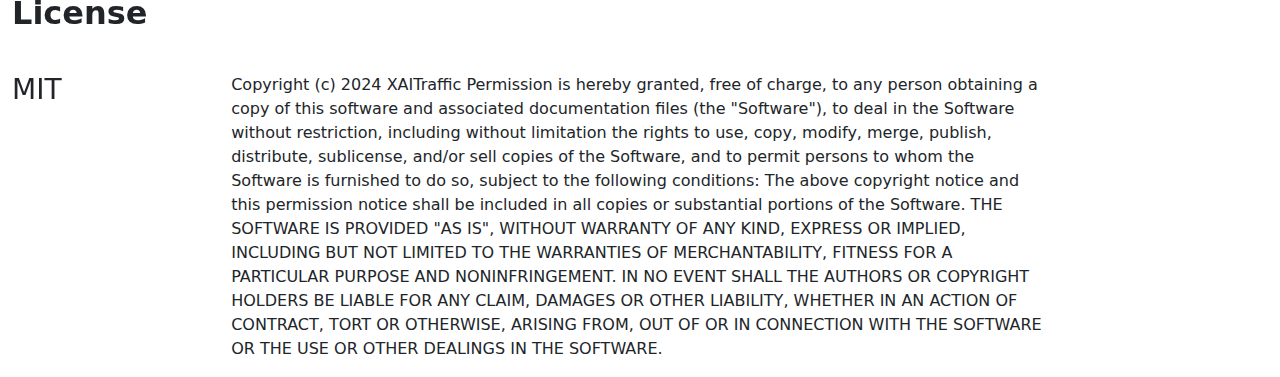
==== commit c1ec0159: "update abstract" ====
--- a/index.html
+++ b/index.html
@@ -171,18 +171,14 @@
           <div class="bd-code-snippet">
             <div class="bd-example m-0 border-0">
               <p class="lead">
-                Abstract content. Abstract content. Abstract content. Abstract content.
-                Abstract content. Abstract content. Abstract content. Abstract content.
-                Abstract content. Abstract content. Abstract content. Abstract content.
-                Abstract content. Abstract content. Abstract content. Abstract content.
-                Abstract content. Abstract content. Abstract content. Abstract content.
-                Abstract content. Abstract content. Abstract content. Abstract content.
-                Abstract content. Abstract content. Abstract content. Abstract content.
-                Abstract content. Abstract content. Abstract content. Abstract content.
-                Abstract content. Abstract content. Abstract content. Abstract content.
-                Abstract content. Abstract content. Abstract content. Abstract content.
-                Abstract content. Abstract content. Abstract content. Abstract content.
-                Abstract content. Abstract content. Abstract content. Abstract content.
+                Historically, research in traffic and incidents has proceeded along two distinct but intrinsically
+                linked tracks. The traffic domain has focused on enhancing deep learning models to incrementally improve prediction
+                accuracy, while the incident track has predominantly concentrated on isolated studies of incident risks and
+                patterns. For the first time, our XTraffic dataset integrates these two tracks both spatially and temporally
+                across a comprehensive regional scale, encompassing 16,972 traffic nodes for the entire year of 2023. The
+                dataset includes detailed time-series data on traffic flow, lane occupancy, and average vehicle speed, as well
+                as meticulously  aligned records of incidents across seven different classes, synchronized with the traffic data. Each
+                node also features extensive physical and policy-level meta-attributes of lanes.
               </p>
             </div>
           </div>
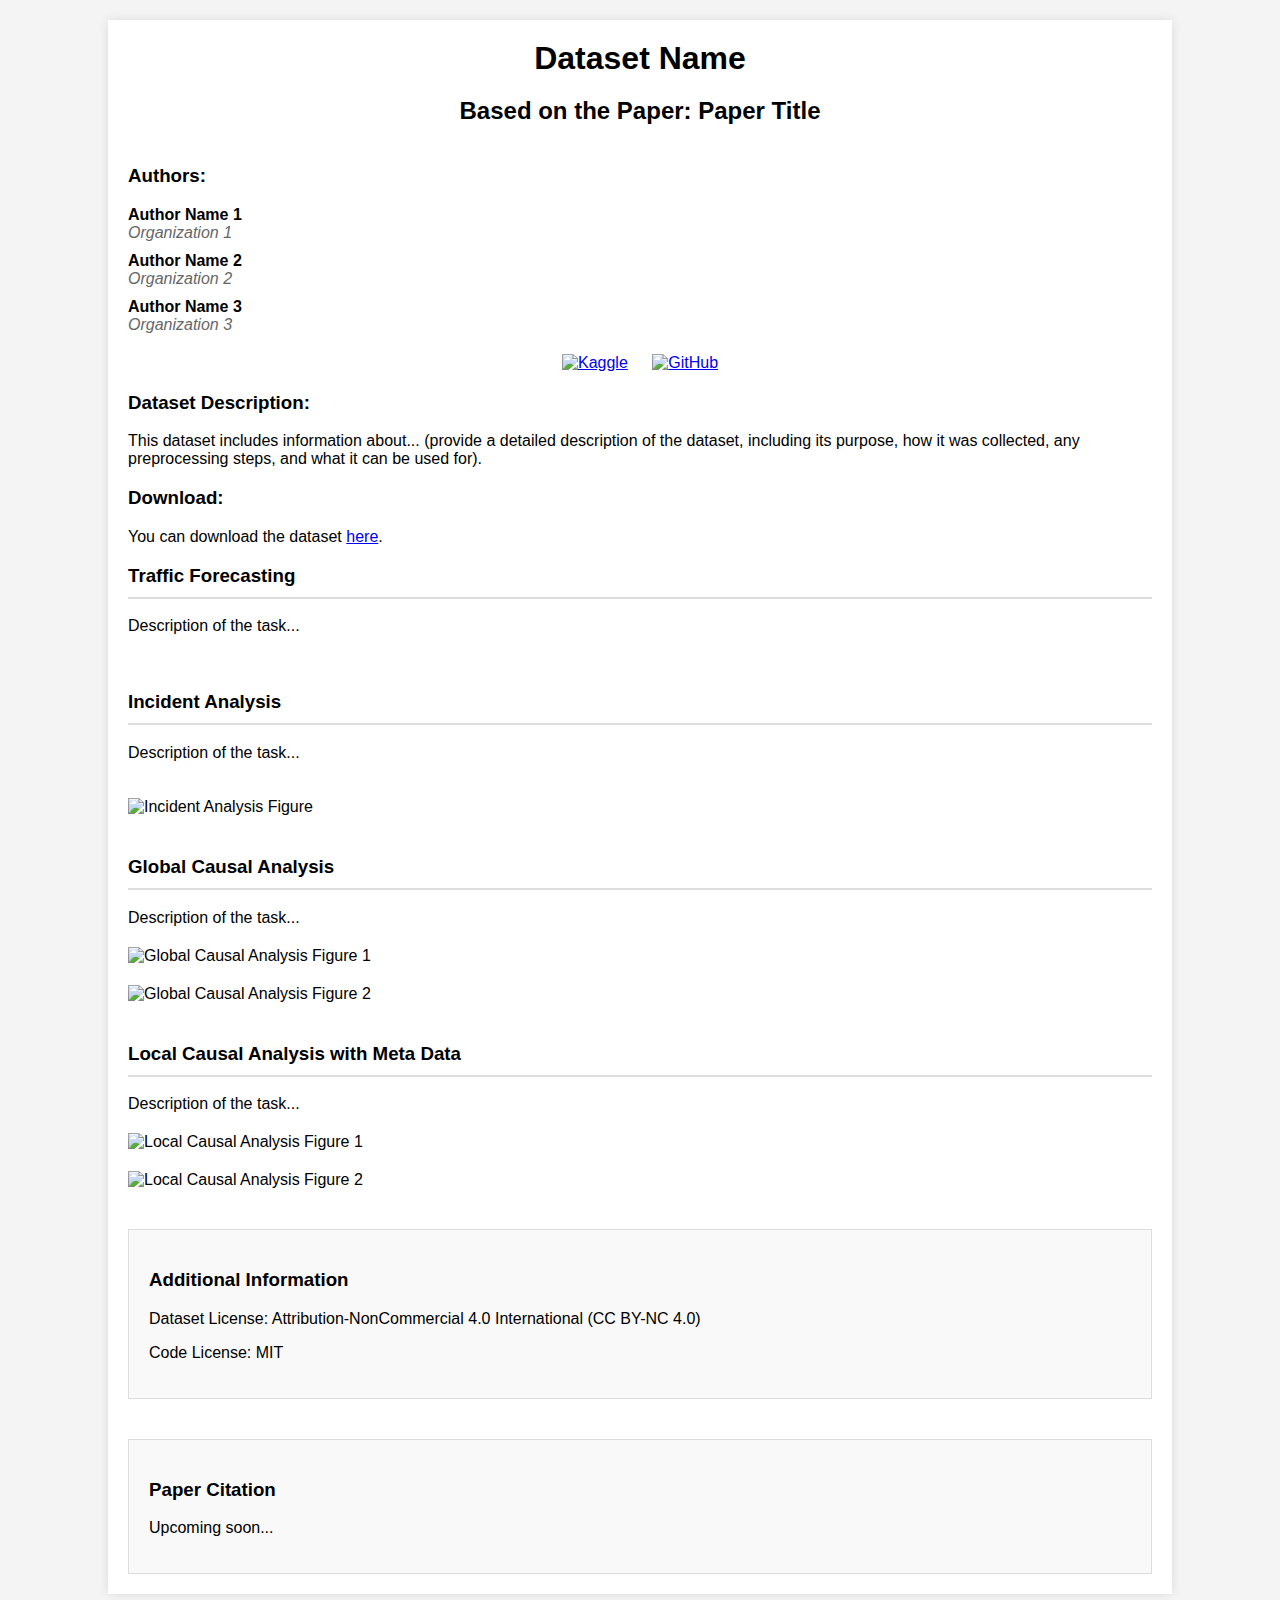
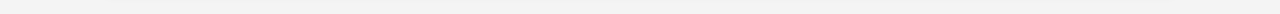
==== commit fbda3789: "update" ====
--- a/index.html
+++ b/index.html
@@ -1,471 +1,177 @@
-<!doctype html>
-<html lang="en" data-bs-theme="auto">
+<!DOCTYPE html>
+<html lang="en">
 
 <head>
-  <!--  <script src="./assets/js/color-modes.js"></script> -->
+    <meta charset="UTF-8">
+    <meta name="viewport" content="width=device-width, initial-scale=1.0">
+    <title>Dataset Introduction</title>
+    <style>
+        body {
+            font-family: Arial, sans-serif;
+            margin: 0;
+            padding: 0;
+            background-color: #f4f4f4;
+        }
 
-  <meta charset="utf-8">
-  <meta name="viewport" content="width=device-width, initial-scale=1">
-  <meta name="description" content="">
-  <meta name="author" content="Mark Otto, Jacob Thornton, and Bootstrap contributors">
-  <meta name="generator" content="Hugo 0.122.0">
-  <title>Cheatsheet · Bootstrap v5.3</title>
+        .container {
+            width: 80%;
+            margin: 20px auto;
+            background: #fff;
+            padding: 20px;
+            box-shadow: 0 0 10px rgba(0, 0, 0, 0.1);
+        }
 
-  <link href="./assets/dist/css/bootstrap.min.css" rel="stylesheet">
+        .header {
+            text-align: center;
+            margin-bottom: 40px;
+        }
 
-  <!-- Custom styles for this template -->
-  <link href="cheatsheet.css" rel="stylesheet">
+        .header h1 {
+            margin: 0;
+        }
 
-  <script src="./assets/js/color-modes.js"></script>
-  <script src="./assets/dist/js/bootstrap.bundle.min.js"></script>
+        .authors {
+            margin-bottom: 20px;
+        }
 
-  <script src="cheatsheet.js"></script>
+        .author {
+            margin-bottom: 10px;
+        }
+
+        .organization {
+            font-style: italic;
+            color: #666;
+        }
+
+        .links {
+            margin-top: 20px;
+            text-align: center;
+        }
+
+        .links img {
+            width: 30px;
+            height: 30px;
+            margin: 0 10px;
+        }
+
+        .section {
+            margin-bottom: 40px;
+        }
+
+        .section h3 {
+            border-bottom: 2px solid #ddd;
+            padding-bottom: 10px;
+        }
+
+        .section table {
+            width: 100%;
+            border-collapse: collapse;
+            margin-bottom: 20px;
+        }
+
+        .section table,
+        .section th,
+        .section td {
+            border: 1px solid #ddd;
+            padding: 8px;
+        }
+
+        .section img {
+            max-width: 100%;
+            height: auto;
+            display: block;
+            margin: 20px 0;
+        }
+
+        .additional-info,
+        .citation {
+            margin-top: 40px;
+            padding: 20px;
+            background: #f9f9f9;
+            border: 1px solid #ddd;
+        }
+    </style>
 </head>
 
 <body>
-  <div class="container-fluid text-center my-5 me-1">
-    <h1 class=" paper-title">XTraffic: A Dataset Where Traffic Meets Incidents
-      with Explainability and More
-    </h1>
-    <!-- <p class="lead my-3">Xiaochuan Gou1∗, Ziyue Li2∗∗
-      , Tian Lan3, Junpeng Lin3, Zhishuai Li4,
-      Bingyu Zhao5, Chen Zhang3, Di Wang1, Xiangliang Zhang1,6
-      1King Abdullah University of Science and Technology, Saudi Arabia
-      2University of Cologne, Germany
-      3Tsinghua University, China
-      4Institute of Automation, Chinese Academy of Sciences, China
-      5Technical University of Vienna, Austria</p> -->
-
-
-    <p class="authors">Xiaochuan Gou<sup>1*</sup>, Ziyue Li<sup>2*</sup>
-      , Tian Lan<sup>3</sup>, Junpeng Lin<sup>3</sup>, Zhishuai Li<sup>4</sup>,
-      Bingyu Zhao<sup>5</sup>, Chen Zhang<sup>3</sup>, Di Wang<sup>1</sup>, Xiangliang Zhang<sup>1,6</sup>
-    </p>
-    <p class="affiliations">
-      <sup>1</sup> Abdullah University of Science and Technology, Saudi Arabia<br>
-      <sup>2</sup>University of Cologne, Germany<br>
-      <sup>3</sup>Tsinghua University, China<br>
-      <sup>4</sup>Institute of Automation, Chinese Academy of Sciences, China<br>
-      <sup>5</sup>Technical University of Vienna, Austria<br>
-      <sup>6</sup>University of Notre Dame, USA<br>
-    </p>
-  </div>
-
-  <div class="container-fluid align-items-center">
-    <div class="d-flex justify-content-center m-0 border-0">
-      <span class="mx-2">
-        <button type="button" class="btn btn-dark ml-1">A</button>
-      </span>
-      <span class="mx-2">
-        <button type="button" class="btn btn-dark ml-1">B</button>
-      </span>
-      <span class="mx-2">
-        <button type="button" class="btn btn-dark ml-1">C</button>
-      </span>
-      <span class="mx-2">
-        <button type="button" class="btn btn-dark ml-1">D</button>
-      </span>
-      <span class="mx-2">
-        <button type="button" class="btn btn-dark ml-1">E</button>
-      </span>
+    <div class="container">
+        <div class="header">
+            <h1>Dataset Name</h1>
+            <h2>Based on the Paper: Paper Title</h2>
+        </div>
+        <div class="authors">
+            <h3>Authors:</h3>
+            <div class="author">
+                <strong>Author Name 1</strong>
+                <div class="organization">Organization 1</div>
+            </div>
+            <div class="author">
+                <strong>Author Name 2</strong>
+                <div class="organization">Organization 2</div>
+            </div>
+            <div class="author">
+                <strong>Author Name 3</strong>
+                <div class="organization">Organization 3</div>
+            </div>
+            <!-- Add more authors as needed -->
+            <div class="links">
+                <a href="kaggle_dataset_url"><img src="kaggle_logo_url" alt="Kaggle"></a>
+                <a href="github_repo_url"><img src="github_logo_url" alt="GitHub"></a>
+            </div>
+        </div>
+        <div class="dataset-description">
+            <h3>Dataset Description:</h3>
+            <p>
+                This dataset includes information about... (provide a detailed description of the dataset, including its
+                purpose, how it was collected, any preprocessing steps, and what it can be used for).
+            </p>
+        </div>
+        <div class="download-link">
+            <h3>Download:</h3>
+            <p>
+                You can download the dataset <a href="download_link">here</a>.
+            </p>
+        </div>
+        <!-- Experiment Sections -->
+        <div class="section">
+            <h3>Traffic Forecasting</h3>
+            <p>Description of the task...</p>
+            <table>
+                <!-- Table content here -->
+            </table>
+        </div>
+        <div class="section">
+            <h3>Incident Analysis</h3>
+            <p>Description of the task...</p>
+            <table>
+                <!-- Table content here -->
+            </table>
+            <img src="incident_analysis_figure_url" alt="Incident Analysis Figure">
+        </div>
+        <div class="section">
+            <h3>Global Causal Analysis</h3>
+            <p>Description of the task...</p>
+            <img src="global_causal_analysis_figure1_url" alt="Global Causal Analysis Figure 1">
+            <img src="global_causal_analysis_figure2_url" alt="Global Causal Analysis Figure 2">
+        </div>
+        <div class="section">
+            <h3>Local Causal Analysis with Meta Data</h3>
+            <p>Description of the task...</p>
+            <img src="local_causal_analysis_figure1_url" alt="Local Causal Analysis Figure 1">
+            <img src="local_causal_analysis_figure2_url" alt="Local Causal Analysis Figure 2">
+        </div>
+        <!-- Additional Information Section -->
+        <div class="additional-info">
+            <h3>Additional Information</h3>
+            <p>Dataset License: Attribution-NonCommercial 4.0 International (CC BY-NC 4.0)</p>
+            <p>Code License: MIT</p>
+        </div>
+        <!-- Paper Citation Section -->
+        <div class="citation">
+            <h3>Paper Citation</h3>
+            <p>Upcoming soon...</p>
+        </div>
     </div>
-  </div>
-
-  <content class="bg-body-teritary">
-    <aside class="bd-aside sticky-xl-top text-body-secondary align-self-start mb-3 mb-xl-5 px-2">
-      <h2 class="h6 pt-4 pb-3 mb-4 border-bottom">On this page</h2>
-      <nav class="small" id="toc">
-        <ul class="list-unstyled">
-          <li class="my-2">
-            <button type="button" class="btn d-inline-flex align-items-center collapsed border-0"
-              data-bs-toggle="collapse" aria-expanded="false" data-bs-target="#contents-collapse"
-              aria-controls="contents-collapse">Contents</button>
-            <ul class="list-unstyled ps-3 collapse" id="contents-collapse">
-              <li><a class="d-inline-flex align-items-center rounded text-decoration-none"
-                  href="#typography">Typography</a></li>
-              <li><a class="d-inline-flex align-items-center rounded text-decoration-none" href="#images">Images</a>
-              </li>
-              <li><a class="d-inline-flex align-items-center rounded text-decoration-none" href="#tables">Tables</a>
-              </li>
-              <li><a class="d-inline-flex align-items-center rounded text-decoration-none" href="#figures">Figures</a>
-              </li>
-            </ul>
-          </li>
-          <li class="my-2">
-            <button type="button" class="btn d-inline-flex align-items-center collapsed border-0"
-              data-bs-toggle="collapse" aria-expanded="false" data-bs-target="#forms-collapse"
-              aria-controls="forms-collapse">Forms</button>
-            <ul class="list-unstyled ps-3 collapse" id="forms-collapse">
-              <li><a class="d-inline-flex align-items-center rounded text-decoration-none" href="#overview">Overview</a>
-              </li>
-              <li><a class="d-inline-flex align-items-center rounded text-decoration-none"
-                  href="#disabled-forms">Disabled forms</a></li>
-              <li><a class="d-inline-flex align-items-center rounded text-decoration-none" href="#sizing">Sizing</a>
-              </li>
-              <li><a class="d-inline-flex align-items-center rounded text-decoration-none" href="#input-group">Input
-                  group</a></li>
-              <li><a class="d-inline-flex align-items-center rounded text-decoration-none"
-                  href="#floating-labels">Floating labels</a></li>
-              <li><a class="d-inline-flex align-items-center rounded text-decoration-none"
-                  href="#validation">Validation</a></li>
-            </ul>
-          </li>
-          <li class="my-2">
-            <button type="button" class="btn d-inline-flex align-items-center collapsed border-0"
-              data-bs-toggle="collapse" aria-expanded="false" data-bs-target="#components-collapse"
-              aria-controls="components-collapse">Components</button>
-            <ul class="list-unstyled ps-3 collapse" id="components-collapse">
-              <li><a class="d-inline-flex align-items-center rounded text-decoration-none"
-                  href="#accordion">Accordion</a></li>
-              <li><a class="d-inline-flex align-items-center rounded text-decoration-none" href="#alerts">Alerts</a>
-              </li>
-              <li><a class="d-inline-flex align-items-center rounded text-decoration-none" href="#badge">Badge</a>
-              </li>
-              <li><a class="d-inline-flex align-items-center rounded text-decoration-none"
-                  href="#breadcrumb">Breadcrumb</a></li>
-              <li><a class="d-inline-flex align-items-center rounded text-decoration-none" href="#buttons">Buttons</a>
-              </li>
-              <li><a class="d-inline-flex align-items-center rounded text-decoration-none" href="#button-group">Button
-                  group</a></li>
-              <li><a class="d-inline-flex align-items-center rounded text-decoration-none" href="#card">Card</a></li>
-              <li><a class="d-inline-flex align-items-center rounded text-decoration-none" href="#carousel">Carousel</a>
-              </li>
-              <li><a class="d-inline-flex align-items-center rounded text-decoration-none"
-                  href="#dropdowns">Dropdowns</a></li>
-              <li><a class="d-inline-flex align-items-center rounded text-decoration-none" href="#list-group">List
-                  group</a></li>
-              <li><a class="d-inline-flex align-items-center rounded text-decoration-none" href="#modal">Modal</a>
-              </li>
-              <li><a class="d-inline-flex align-items-center rounded text-decoration-none" href="#navs">Navs</a></li>
-              <li><a class="d-inline-flex align-items-center rounded text-decoration-none" href="#navbar">Navbar</a>
-              </li>
-              <li><a class="d-inline-flex align-items-center rounded text-decoration-none"
-                  href="#pagination">Pagination</a></li>
-              <li><a class="d-inline-flex align-items-center rounded text-decoration-none" href="#popovers">Popovers</a>
-              </li>
-              <li><a class="d-inline-flex align-items-center rounded text-decoration-none" href="#progress">Progress</a>
-              </li>
-              <li><a class="d-inline-flex align-items-center rounded text-decoration-none"
-                  href="#scrollspy">Scrollspy</a></li>
-              <li><a class="d-inline-flex align-items-center rounded text-decoration-none" href="#spinners">Spinners</a>
-              </li>
-              <li><a class="d-inline-flex align-items-center rounded text-decoration-none" href="#toasts">Toasts</a>
-              </li>
-              <li><a class="d-inline-flex align-items-center rounded text-decoration-none" href="#tooltips">Tooltips</a>
-              </li>
-            </ul>
-          </li>
-        </ul>
-      </nav>
-    </aside>
-
-    <div class="bd-cheatsheet container-fluid bg-body">
-      <section id="Introduction">
-        <h2 class="sticky-xl-top fw-bold pt-3 pt-xl-5 pb-2 pb-xl-3">Introduction</h2>
-
-        <article class="my-3" id="intro-abstract">
-          <div class="bd-heading sticky-xl-top align-self-start mt-5 mb-3 mt-xl-0 mb-xl-2">
-            <h3>Abstract</h3>
-          </div>
-
-          <div class="bd-code-snippet">
-            <div class="bd-example m-0 border-0">
-              <p class="lead">
-                Historically, research in traffic and incidents has proceeded along two distinct but intrinsically
-                linked tracks. The traffic domain has focused on enhancing deep learning models to incrementally improve prediction
-                accuracy, while the incident track has predominantly concentrated on isolated studies of incident risks and
-                patterns. For the first time, our XTraffic dataset integrates these two tracks both spatially and temporally
-                across a comprehensive regional scale, encompassing 16,972 traffic nodes for the entire year of 2023. The
-                dataset includes detailed time-series data on traffic flow, lane occupancy, and average vehicle speed, as well
-                as meticulously  aligned records of incidents across seven different classes, synchronized with the traffic data. Each
-                node also features extensive physical and policy-level meta-attributes of lanes.
-              </p>
-            </div>
-          </div>
-        </article>
-
-        <article class="my-3" id="intro-image">
-          <div class="bd-heading sticky-xl-top align-self-start mt-5 mb-3 mt-xl-0 mb-xl-2">
-            <h3>Intro Image</h3>
-          </div>
-
-          <div class="bd-code-snippet">
-            <figure class="figure">
-              <img class="img-fluid" width="100%" src="./images/intro.png">
-              <figcaption class="" figure-caption>
-                Caption for the above image.
-              </figcaption>
-            </figure>
-
-            <figure class="figure">
-              <img class="img-fluid" width="100%" src="./images/intro.png">
-              <figcaption class="" figure-caption>
-                Caption for the above image.
-              </figcaption>
-            </figure>
-
-          </div>
-        </article>
-      </section>
-
-      <section id="Detail">
-        <h2 class="sticky-xl-top fw-bold pt-3 pt-xl-5 pb-2 pb-xl-3">Detail</h2>
-
-        <article class="my-3" id="detail-tables">
-          <div class="bd-heading sticky-xl-top align-self-start mt-5 mb-3 mt-xl-0 mb-xl-2">
-            <h3>Tables</h3>
-          </div>
-
-          <div>
-            <div class="bd-code-snippet">
-              <div class="m-0 border-0">
-                <table class="table table-sm table-bordered">
-                  <thead>
-                    <tr>
-                      <th scope="col">#</th>
-                      <th scope="col">First</th>
-                      <th scope="col">Last</th>
-                      <th scope="col">Handle</th>
-                    </tr>
-                  </thead>
-                  <tbody>
-                    <tr>
-                      <th scope="row">1</th>
-                      <td>Mark</td>
-                      <td>Otto</td>
-                      <td>@mdo</td>
-                    </tr>
-                    <tr>
-                      <th scope="row">2</th>
-                      <td>Jacob</td>
-                      <td>Thornton</td>
-                      <td>@fat</td>
-                    </tr>
-                    <tr>
-                      <th scope="row">3</th>
-                      <td colspan="2">Larry the Bird</td>
-                      <td>@twitter</td>
-                    </tr>
-                  </tbody>
-                </table>
-              </div>
-            </div>
-
-            <div class="bd-code-snippet">
-              <div class="m-0 border-0">
-                <table class="table table-sm table-bordered">
-                  <thead>
-                    <tr>
-                      <th scope="col">#</th>
-                      <th scope="col">First</th>
-                      <th scope="col">Last</th>
-                      <th scope="col">Handle</th>
-                    </tr>
-                  </thead>
-                  <tbody>
-                    <tr>
-                      <th scope="row">1</th>
-                      <td>Mark</td>
-                      <td>Otto</td>
-                      <td>@mdo</td>
-                    </tr>
-                    <tr>
-                      <th scope="row">2</th>
-                      <td>Jacob</td>
-                      <td>Thornton</td>
-                      <td>@fat</td>
-                    </tr>
-                    <tr>
-                      <th scope="row">3</th>
-                      <td colspan="2">Larry the Bird</td>
-                      <td>@twitter</td>
-                    </tr>
-                  </tbody>
-                </table>
-              </div>
-            </div>
-
-            <div class="bd-code-snippet">
-              <div class="m-0 border-0">
-                <table class="table table-sm table-bordered">
-                  <thead>
-                    <tr>
-                      <th scope="col">#</th>
-                      <th scope="col">First</th>
-                      <th scope="col">Last</th>
-                      <th scope="col">Handle</th>
-                    </tr>
-                  </thead>
-                  <tbody>
-                    <tr>
-                      <th scope="row">1</th>
-                      <td>Mark</td>
-                      <td>Otto</td>
-                      <td>@mdo</td>
-                    </tr>
-                    <tr>
-                      <th scope="row">2</th>
-                      <td>Jacob</td>
-                      <td>Thornton</td>
-                      <td>@fat</td>
-                    </tr>
-                    <tr>
-                      <th scope="row">3</th>
-                      <td colspan="2">Larry the Bird</td>
-                      <td>@twitter</td>
-                    </tr>
-                  </tbody>
-                </table>
-              </div>
-            </div>
-
-            <div class="bd-code-snippet">
-              <div class="bd-example m-0 border-0">
-
-                <div id="carouselExampleCaptions" class="carousel slide" data-bs-ride="carousel">
-                  <div class="carousel-indicators">
-                    <button type="button" data-bs-target="#carouselExampleCaptions" data-bs-slide-to="0" class="active"
-                      aria-current="true" aria-label="Slide 1"></button>
-                    <button type="button" data-bs-target="#carouselExampleCaptions" data-bs-slide-to="1"
-                      aria-label="Slide 2"></button>
-                    <button type="button" data-bs-target="#carouselExampleCaptions" data-bs-slide-to="2"
-                      aria-label="Slide 3"></button>
-                  </div>
-                  <div class="carousel-inner">
-                    <div class="carousel-item active">
-                      <svg class="bd-placeholder-img bd-placeholder-img-lg d-block w-100" width="800" height="400"
-                        xmlns="http://www.w3.org/2000/svg" role="img" aria-label="Placeholder: First slide"
-                        preserveAspectRatio="xMidYMid slice" focusable="false">
-                        <title>Placeholder</title>
-                        <rect width="100%" height="100%" fill="#777" /><text x="50%" y="50%" fill="#555" dy=".3em">First
-                          slide</text>
-                      </svg>
-                      <div class="carousel-caption d-none d-md-block">
-                        <h5>First slide label</h5>
-                        <p>Some representative placeholder content for the first slide.</p>
-                      </div>
-                    </div>
-                    <div class="carousel-item">
-                      <svg class="bd-placeholder-img bd-placeholder-img-lg d-block w-100" width="800" height="400"
-                        xmlns="http://www.w3.org/2000/svg" role="img" aria-label="Placeholder: Second slide"
-                        preserveAspectRatio="xMidYMid slice" focusable="false">
-                        <title>Placeholder</title>
-                        <rect width="100%" height="100%" fill="#666" /><text x="50%" y="50%" fill="#444"
-                          dy=".3em">Second slide</text>
-                      </svg>
-                      <div class="carousel-caption d-none d-md-block">
-                        <h5>Second slide label</h5>
-                        <p>Some representative placeholder content for the second slide.</p>
-                      </div>
-                    </div>
-                    <div class="carousel-item">
-                      <svg class="bd-placeholder-img bd-placeholder-img-lg d-block w-100" width="800" height="400"
-                        xmlns="http://www.w3.org/2000/svg" role="img" aria-label="Placeholder: Third slide"
-                        preserveAspectRatio="xMidYMid slice" focusable="false">
-                        <title>Placeholder</title>
-                        <rect width="100%" height="100%" fill="#555" /><text x="50%" y="50%" fill="#333" dy=".3em">Third
-                          slide</text>
-                      </svg>
-                      <div class="carousel-caption d-none d-md-block">
-                        <h5>Third slide label</h5>
-                        <p>Some representative placeholder content for the third slide.</p>
-                      </div>
-                    </div>
-                  </div>
-                  <button class="carousel-control-prev" type="button" data-bs-target="#carouselExampleCaptions"
-                    data-bs-slide="prev">
-                    <span class="carousel-control-prev-icon" aria-hidden="true"></span>
-                    <span class="visually-hidden">Previous</span>
-                  </button>
-                  <button class="carousel-control-next" type="button" data-bs-target="#carouselExampleCaptions"
-                    data-bs-slide="next">
-                    <span class="carousel-control-next-icon" aria-hidden="true"></span>
-                    <span class="visually-hidden">Next</span>
-                  </button>
-                </div>
-              </div>
-            </div>
-        </article>
-      </section>
-
-      <section id="appendix">
-        <h2 class="sticky-xl-top fw-bold pt-3 pt-xl-5 pb-2 pb-xl-3">Appendix</h2>
-
-        <article>
-          <div class="bd-heading sticky-xl-top align-self-start mt-5 mb-3 mt-xl-0 mb-xl-2">
-            <h3>References</h3>
-          </div>
-
-          <div>
-            <div class="bd-code-snippet">
-              <p>Content A</p>
-            </div>
-
-            <div class="bd-code-snippt">
-              <p>Content B</p>
-            </div>
-          </div>
-
-        </article>
-
-        <article>
-          <div class="bd-heading sticky-xl-top align-self-start mt-5 mb-3 mt-xl-0 mb-xl-2">
-            <h3>Other appendix information</h3>
-          </div>
-
-          <div>
-            <div class="bd-code-snippet">
-              <p>Content A</p>
-            </div>
-
-            <div class="bd-code-snippt">
-              <p>Content B</p>
-            </div>
-          </div>
-
-        </article>
-      </section>
-
-      <section id="license">
-        <h2 class="sticky-xl-top fw-bold pt-3 pt-xl-5 pb-2 pb-xl-3">License</h2>
-
-        <article>
-          <div class="bd-heading sticky-xl-top align-self-start mt-5 mb-3 mt-xl-0 mb-xl-2">
-            <h3>MIT</h3>
-          </div>
-
-          <div>
-            <div class="bd-code-snippet">
-              <div>
-                <p>
-                  Copyright (c) 2024 XAITraffic
-
-                  Permission is hereby granted, free of charge, to any person obtaining a copy
-                  of this software and associated documentation files (the "Software"), to deal
-                  in the Software without restriction, including without limitation the rights
-                  to use, copy, modify, merge, publish, distribute, sublicense, and/or sell
-                  copies of the Software, and to permit persons to whom the Software is
-                  furnished to do so, subject to the following conditions:
-
-                  The above copyright notice and this permission notice shall be included in all
-                  copies or substantial portions of the Software.
-
-                  THE SOFTWARE IS PROVIDED "AS IS", WITHOUT WARRANTY OF ANY KIND, EXPRESS OR
-                  IMPLIED, INCLUDING BUT NOT LIMITED TO THE WARRANTIES OF MERCHANTABILITY,
-                  FITNESS FOR A PARTICULAR PURPOSE AND NONINFRINGEMENT. IN NO EVENT SHALL THE
-                  AUTHORS OR COPYRIGHT HOLDERS BE LIABLE FOR ANY CLAIM, DAMAGES OR OTHER
-                  LIABILITY, WHETHER IN AN ACTION OF CONTRACT, TORT OR OTHERWISE, ARISING FROM,
-                  OUT OF OR IN CONNECTION WITH THE SOFTWARE OR THE USE OR OTHER DEALINGS IN THE
-                  SOFTWARE.
-                </p>
-              </div>
-            </div>
-          </div>
-        </article>
-      </section>
-    </div>
-  </content>
-
 </body>
 
 </html>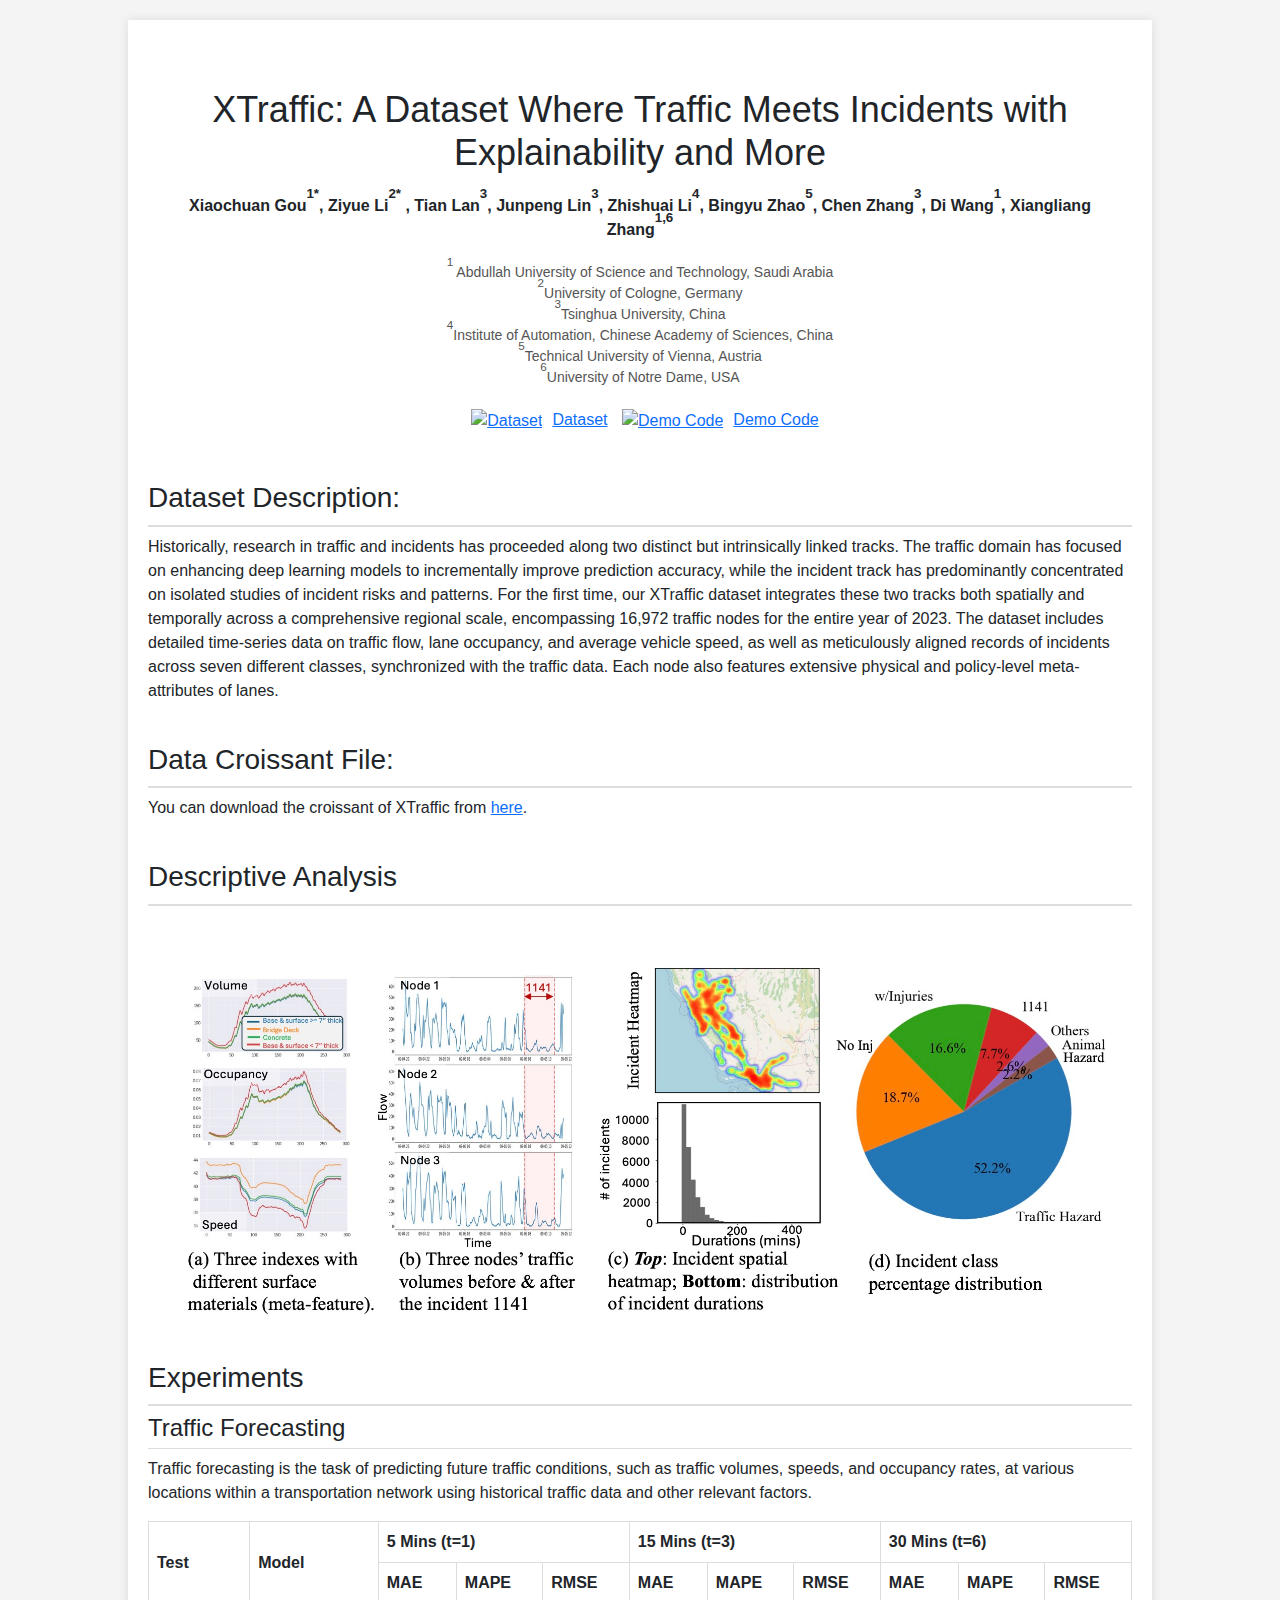
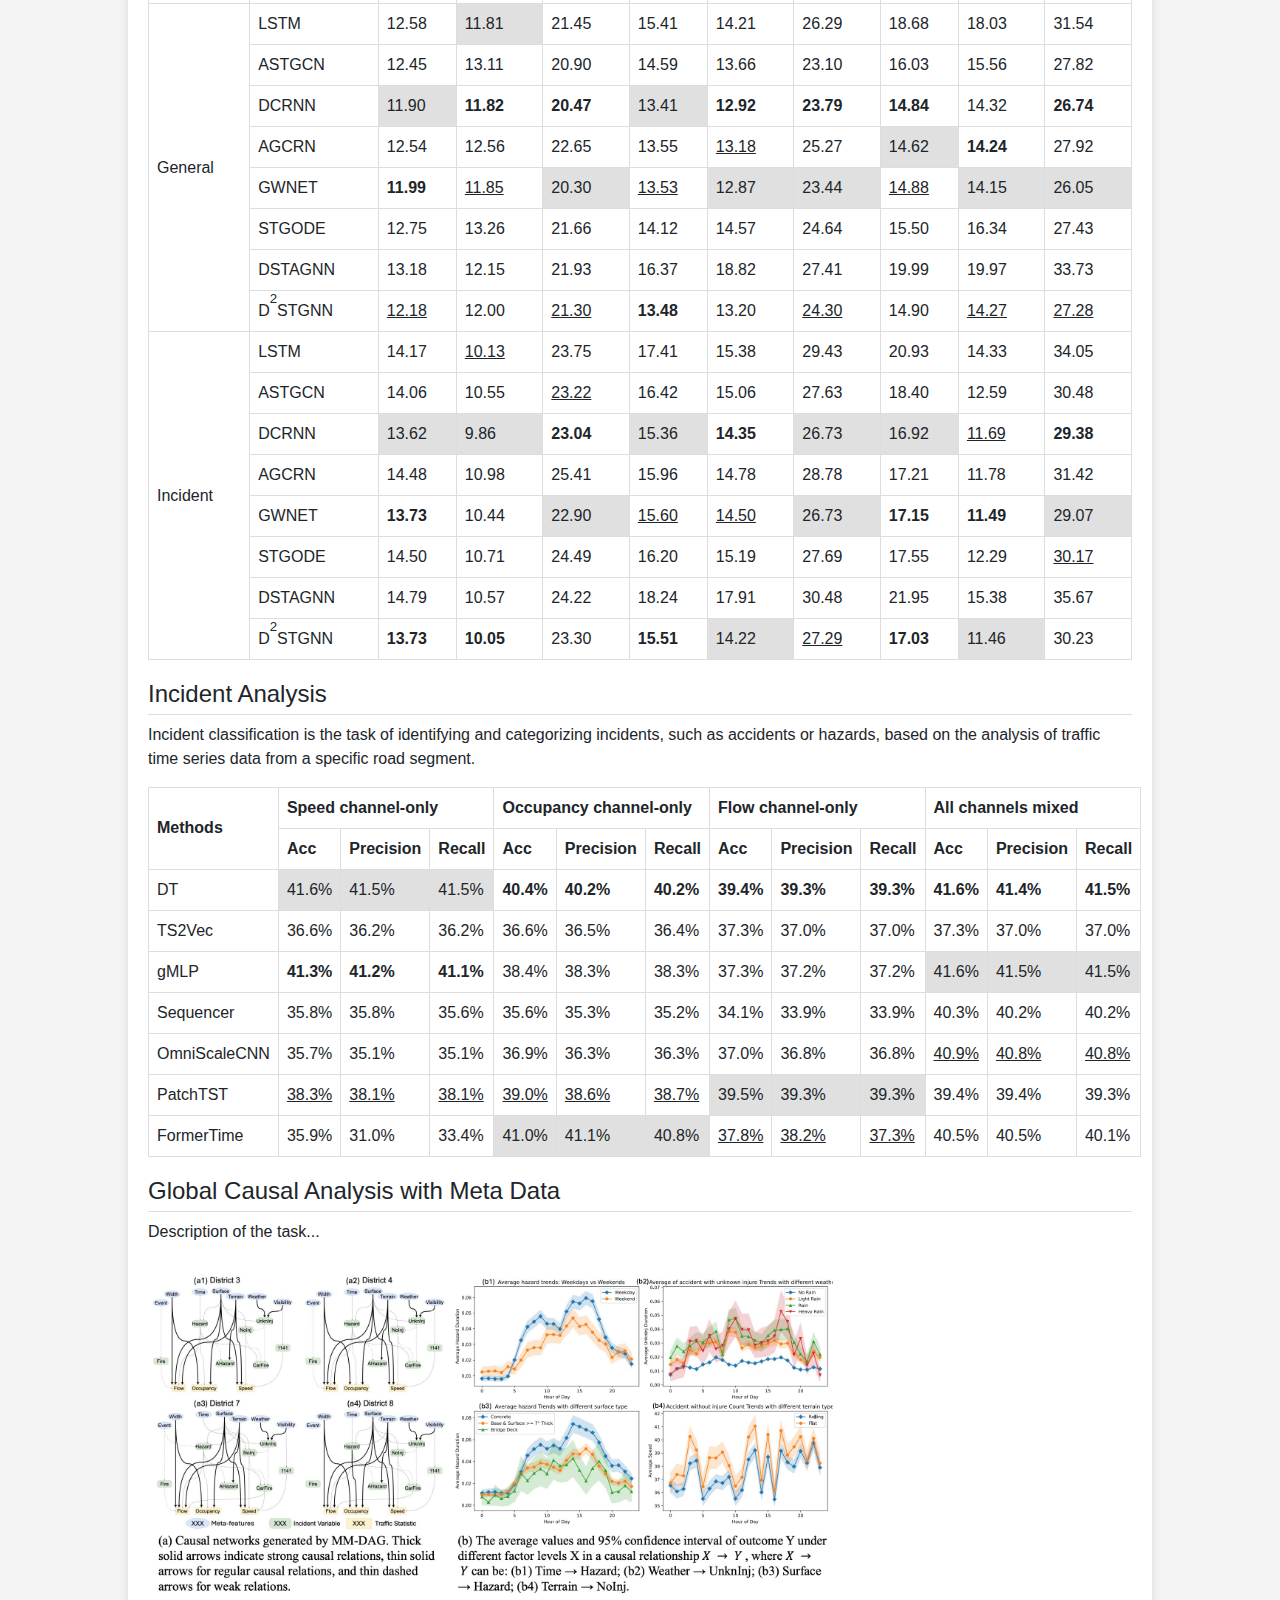
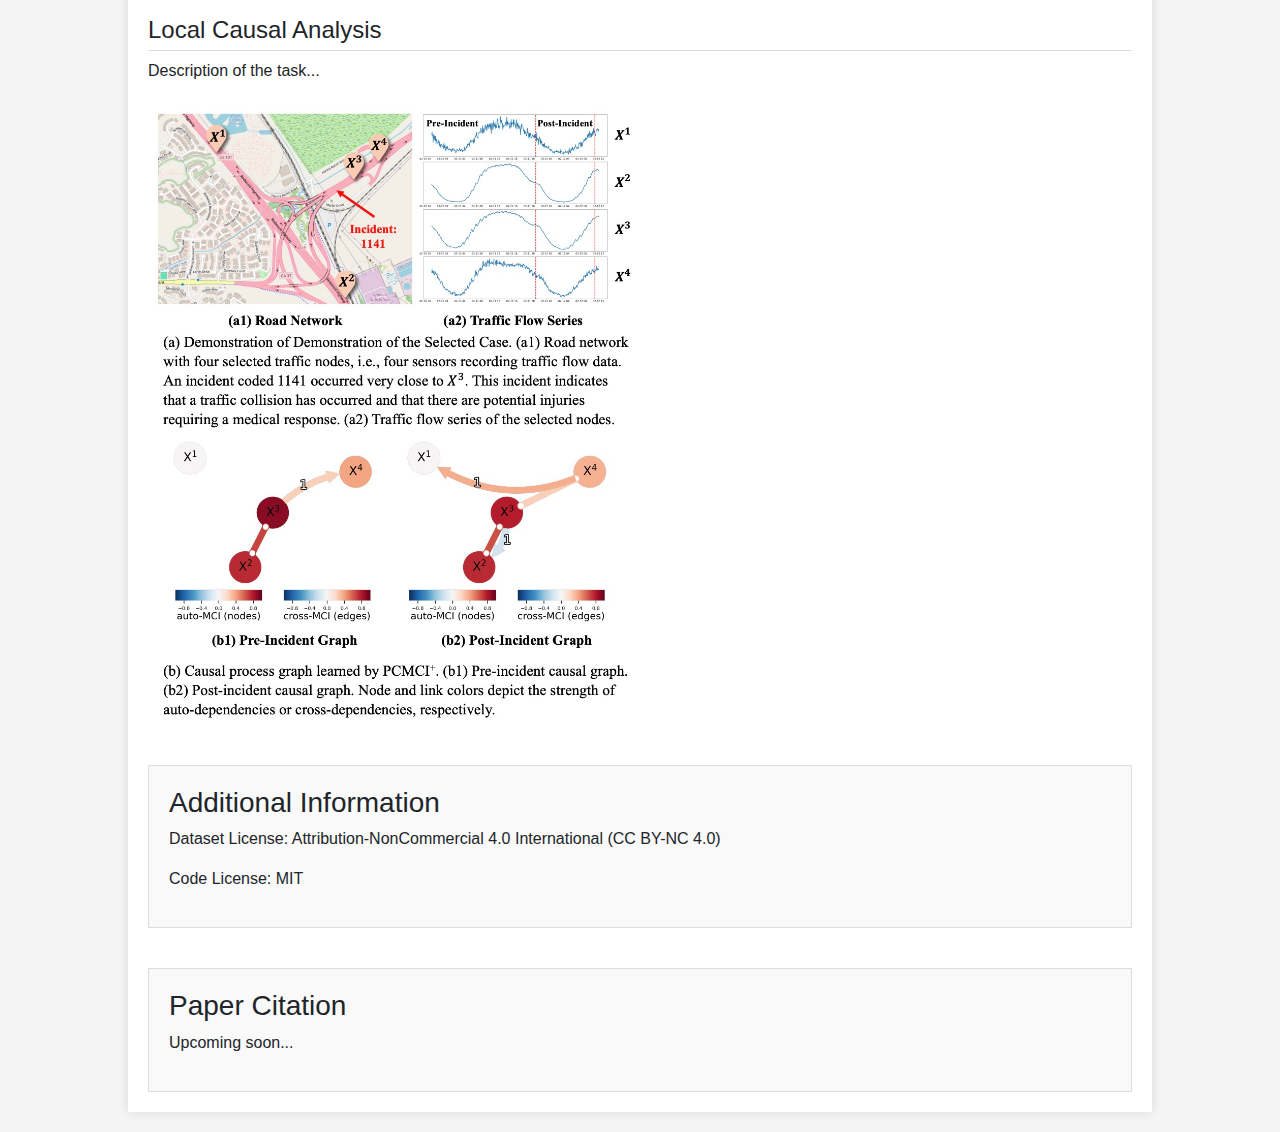
==== commit bc760421: "update" ====
--- a/index.html
+++ b/index.html
@@ -2,6 +2,23 @@
 <html lang="en">
 
 <head>
+
+    <meta charset="utf-8">
+    <meta name="viewport" content="width=device-width, initial-scale=1">
+    <meta name="description" content="">
+    <meta name="author" content="Mark Otto, Jacob Thornton, and Bootstrap contributors">
+    <meta name="generator" content="Hugo 0.122.0">
+    <title>Cheatsheet · Bootstrap v5.3</title>
+
+    <link href="./assets/dist/css/bootstrap.min.css" rel="stylesheet">
+
+    <!-- Custom styles for this template -->
+    <link href="cheatsheet.css" rel="stylesheet">
+
+    <script src="./assets/js/color-modes.js"></script>
+    <script src="./assets/dist/js/bootstrap.bundle.min.js"></script>
+
+    <script src="cheatsheet.js"></script>
     <meta charset="UTF-8">
     <meta name="viewport" content="width=device-width, initial-scale=1.0">
     <title>Dataset Introduction</title>
@@ -28,19 +45,40 @@
 
         .header h1 {
             margin: 0;
+            font-size: 2em;
+        }
+
+        .header h2 {
+            margin: 0;
+            font-size: 1.5em;
         }
 
         .authors {
+            text-align: center;
             margin-bottom: 20px;
         }
 
-        .author {
-            margin-bottom: 10px;
-        }
-
-        .organization {
-            font-style: italic;
-            color: #666;
+        .author-list {
+            margin: 10px 0;
+            list-style-type: none;
+            padding: 0;
+            display: inline-block;
+            text-align: left;
+        }
+
+        .author-list li {
+            display: inline;
+            margin: 0 5px;
+        }
+
+        .organization-list {
+            list-style-type: none;
+            padding: 0;
+            text-align: center;
+        }
+
+        .organization-list li {
+            margin: 5px 0;
         }
 
         .links {
@@ -61,6 +99,11 @@
         .section h3 {
             border-bottom: 2px solid #ddd;
             padding-bottom: 10px;
+        }
+
+        .subsection h4 {
+            border-bottom: 1px solid #ddd;
+            padding-bottom: 5px;
         }
 
         .section table {
@@ -95,79 +138,470 @@
 
 <body>
     <div class="container">
-        <div class="header">
-            <h1>Dataset Name</h1>
-            <h2>Based on the Paper: Paper Title</h2>
-        </div>
-        <div class="authors">
-            <h3>Authors:</h3>
-            <div class="author">
-                <strong>Author Name 1</strong>
-                <div class="organization">Organization 1</div>
-            </div>
-            <div class="author">
-                <strong>Author Name 2</strong>
-                <div class="organization">Organization 2</div>
-            </div>
-            <div class="author">
-                <strong>Author Name 3</strong>
-                <div class="organization">Organization 3</div>
-            </div>
-            <!-- Add more authors as needed -->
+
+        <!-- <div class="sidebar">
+            <h2>Navigation</h2>
+            <ul>
+                <li><a href="#dataset-description">Dataset Description</a></li>
+                <li><a href="#download-link">Download</a></li>
+                <li><a href="#experiments">Experiments</a></li>
+                <ul>
+                    <li><a href="#traffic-forecasting">Traffic Forecasting</a></li>
+                    <li><a href="#incident-analysis">Incident Analysis</a></li>
+                    <li><a href="#global-causal-analysis">Global Causal Analysis</a></li>
+                    <li><a href="#local-causal-analysis">Local Causal Analysis</a></li>
+                </ul>
+                <li><a href="#additional-info">Additional Information</a></li>
+                <li><a href="#citation">Paper Citation</a></li>
+            </ul>
+        </div> -->
+
+        <div class="container-fluid text-center my-5 me-1">
+            <h1 class="paper-title">XTraffic: A Dataset Where Traffic Meets Incidents
+                with Explainability and More
+            </h1>
+
+            <p class="authors">Xiaochuan Gou<sup>1*</sup>, Ziyue Li<sup>2*</sup>
+                , Tian Lan<sup>3</sup>, Junpeng Lin<sup>3</sup>, Zhishuai Li<sup>4</sup>,
+                Bingyu Zhao<sup>5</sup>, Chen Zhang<sup>3</sup>, Di Wang<sup>1</sup>, Xiangliang Zhang<sup>1,6</sup>
+            </p>
+            <p class="affiliations">
+                <sup>1</sup> Abdullah University of Science and Technology, Saudi Arabia<br>
+                <sup>2</sup>University of Cologne, Germany<br>
+                <sup>3</sup>Tsinghua University, China<br>
+                <sup>4</sup>Institute of Automation, Chinese Academy of Sciences, China<br>
+                <sup>5</sup>Technical University of Vienna, Austria<br>
+                <sup>6</sup>University of Notre Dame, USA<br>
+            </p>
+
             <div class="links">
-                <a href="kaggle_dataset_url"><img src="kaggle_logo_url" alt="Kaggle"></a>
-                <a href="github_repo_url"><img src="github_logo_url" alt="GitHub"></a>
+                <a href="https://www.kaggle.com/datasets/gpxlcj/xtraffic"><img
+                        src="https://www.kaggle.com/static/images/favicon.ico" alt="Dataset">Dataset</a>
+                <a href="https://github.com/xaitraffic/xtraffic"><img
+                        src="https://github.githubassets.com/favicons/favicon.png" alt="Demo Code">Demo Code</a>
             </div>
         </div>
-        <div class="dataset-description">
+
+        <div id="dataset-description" class="dataset-description section">
             <h3>Dataset Description:</h3>
             <p>
-                This dataset includes information about... (provide a detailed description of the dataset, including its
-                purpose, how it was collected, any preprocessing steps, and what it can be used for).
+                Historically, research in traffic and incidents has proceeded along two distinct but intrinsically
+                linked tracks. The traffic domain has focused on enhancing deep learning models to incrementally improve
+                prediction
+                accuracy, while the incident track has predominantly concentrated on isolated studies of incident risks
+                and
+                patterns. For the first time, our XTraffic dataset integrates these two tracks both spatially and
+                temporally
+                across a comprehensive regional scale, encompassing 16,972 traffic nodes for the entire year of 2023.
+                The
+                dataset includes detailed time-series data on traffic flow, lane occupancy, and average vehicle speed,
+                as well
+                as meticulously aligned records of incidents across seven different classes, synchronized with the
+                traffic data. Each
+                node also features extensive physical and policy-level meta-attributes of lanes.
             </p>
         </div>
-        <div class="download-link">
-            <h3>Download:</h3>
+        <div id="download-link" class="download-link section">
+            <h3>Data Croissant File:</h3>
             <p>
-                You can download the dataset <a href="download_link">here</a>.
+                You can download the croissant of XTraffic from <a
+                    href="https://github.com/XAITraffic/XTraffic/blob/main/xtraffic-metadata.json">here</a>.
             </p>
         </div>
-        <!-- Experiment Sections -->
-        <div class="section">
-            <h3>Traffic Forecasting</h3>
-            <p>Description of the task...</p>
-            <table>
-                <!-- Table content here -->
-            </table>
+        <div id="descriptiveanalysis" class="section">
+
+            <h3>Descriptive Analysis</h3>
+            <img src="./images/DescriptiveAnalysis.jpg" alt="DescriptiveAnalysis">
         </div>
-        <div class="section">
-            <h3>Incident Analysis</h3>
-            <p>Description of the task...</p>
-            <table>
-                <!-- Table content here -->
-            </table>
-            <img src="incident_analysis_figure_url" alt="Incident Analysis Figure">
-        </div>
-        <div class="section">
-            <h3>Global Causal Analysis</h3>
-            <p>Description of the task...</p>
-            <img src="global_causal_analysis_figure1_url" alt="Global Causal Analysis Figure 1">
-            <img src="global_causal_analysis_figure2_url" alt="Global Causal Analysis Figure 2">
-        </div>
-        <div class="section">
-            <h3>Local Causal Analysis with Meta Data</h3>
-            <p>Description of the task...</p>
-            <img src="local_causal_analysis_figure1_url" alt="Local Causal Analysis Figure 1">
-            <img src="local_causal_analysis_figure2_url" alt="Local Causal Analysis Figure 2">
+        <!-- Experiments Section -->
+        <div id="experiments" class="section">
+            <h3>Experiments</h3>
+            <!-- Traffic Forecasting -->
+            <div id="traffic-forecasting" class="subsection">
+                <h4>Traffic Forecasting</h4>
+                <p>Traffic forecasting is the task of predicting future traffic conditions, such as traffic volumes,
+                    speeds, and occupancy rates, at various locations within a transportation network using historical
+                    traffic data and other relevant factors.</p>
+                <table>
+                    <thead>
+                        <tr>
+                            <th rowspan="2">Test</th>
+                            <th rowspan="2">Model</th>
+                            <th colspan="3">5 Mins (t=1)</th>
+                            <th colspan="3">15 Mins (t=3)</th>
+                            <th colspan="3">30 Mins (t=6)</th>
+                        </tr>
+                        <tr>
+                            <th>MAE</th>
+                            <th>MAPE</th>
+                            <th>RMSE</th>
+                            <th>MAE</th>
+                            <th>MAPE</th>
+                            <th>RMSE</th>
+                            <th>MAE</th>
+                            <th>MAPE</th>
+                            <th>RMSE</th>
+                        </tr>
+                    </thead>
+                    <tbody>
+                        <tr>
+                            <td rowspan="8">General</td>
+                            <td>LSTM</td>
+                            <td>12.58</td>
+                            <td style="background-color: #e0e0e0;">11.81</td>
+                            <td>21.45</td>
+                            <td>15.41</td>
+                            <td>14.21</td>
+                            <td>26.29</td>
+                            <td>18.68</td>
+                            <td>18.03</td>
+                            <td>31.54</td>
+                        </tr>
+                        <tr>
+                            <td>ASTGCN</td>
+                            <td>12.45</td>
+                            <td>13.11</td>
+                            <td>20.90</td>
+                            <td>14.59</td>
+                            <td>13.66</td>
+                            <td>23.10</td>
+                            <td>16.03</td>
+                            <td>15.56</td>
+                            <td>27.82</td>
+                        </tr>
+                        <tr>
+                            <td>DCRNN</td>
+                            <td style="background-color: #e0e0e0;">11.90</td>
+                            <td><strong>11.82</strong></td>
+                            <td><strong>20.47</strong></td>
+                            <td style="background-color: #e0e0e0;">13.41</td>
+                            <td><strong>12.92</strong></td>
+                            <td><strong>23.79</strong></td>
+                            <td><strong>14.84</strong></td>
+                            <td>14.32</td>
+                            <td><strong>26.74</strong></td>
+                        </tr>
+                        <tr>
+                            <td>AGCRN</td>
+                            <td>12.54</td>
+                            <td>12.56</td>
+                            <td>22.65</td>
+                            <td>13.55</td>
+                            <td><u>13.18</u></td>
+                            <td>25.27</td>
+                            <td style="background-color: #e0e0e0;">14.62</td>
+                            <td><strong>14.24</strong></td>
+                            <td>27.92</td>
+                        </tr>
+                        <tr>
+                            <td>GWNET</td>
+                            <td><strong>11.99</strong></td>
+                            <td><u>11.85</u></td>
+                            <td style="background-color: #e0e0e0;">20.30</td>
+                            <td><u>13.53</u></td>
+                            <td style="background-color: #e0e0e0;">12.87</td>
+                            <td style="background-color: #e0e0e0;">23.44</td>
+                            <td><u>14.88</u></td>
+                            <td style="background-color: #e0e0e0;">14.15</td>
+                            <td style="background-color: #e0e0e0;">26.05</td>
+                        </tr>
+                        <tr>
+                            <td>STGODE</td>
+                            <td>12.75</td>
+                            <td>13.26</td>
+                            <td>21.66</td>
+                            <td>14.12</td>
+                            <td>14.57</td>
+                            <td>24.64</td>
+                            <td>15.50</td>
+                            <td>16.34</td>
+                            <td>27.43</td>
+                        </tr>
+                        <tr>
+                            <td>DSTAGNN</td>
+                            <td>13.18</td>
+                            <td>12.15</td>
+                            <td>21.93</td>
+                            <td>16.37</td>
+                            <td>18.82</td>
+                            <td>27.41</td>
+                            <td>19.99</td>
+                            <td>19.97</td>
+                            <td>33.73</td>
+                        </tr>
+                        <tr>
+                            <td>D<sup>2</sup>STGNN</td>
+                            <td><u>12.18</u></td>
+                            <td>12.00</td>
+                            <td><u>21.30</u></td>
+                            <td><strong>13.48</strong></td>
+                            <td>13.20</td>
+                            <td><u>24.30</u></td>
+                            <td>14.90</td>
+                            <td><u>14.27</u></td>
+                            <td><u>27.28</u></td>
+                        </tr>
+                        <tr>
+                            <td rowspan="8">Incident</td>
+                            <td>LSTM</td>
+                            <td>14.17</td>
+                            <td><u>10.13</u></td>
+                            <td>23.75</td>
+                            <td>17.41</td>
+                            <td>15.38</td>
+                            <td>29.43</td>
+                            <td>20.93</td>
+                            <td>14.33</td>
+                            <td>34.05</td>
+                        </tr>
+                        <tr>
+                            <td>ASTGCN</td>
+                            <td>14.06</td>
+                            <td>10.55</td>
+                            <td><u>23.22</u></td>
+                            <td>16.42</td>
+                            <td>15.06</td>
+                            <td>27.63</td>
+                            <td>18.40</td>
+                            <td>12.59</td>
+                            <td>30.48</td>
+                        </tr>
+                        <tr>
+                            <td>DCRNN</td>
+                            <td style="background-color: #e0e0e0;">13.62</td>
+                            <td style="background-color: #e0e0e0;">9.86</td>
+                            <td><strong>23.04</strong></td>
+                            <td style="background-color: #e0e0e0;">15.36</td>
+                            <td><strong>14.35</strong></td>
+                            <td style="background-color: #e0e0e0;">26.73</td>
+                            <td style="background-color: #e0e0e0;">16.92</td>
+                            <td><u>11.69</u></td>
+                            <td><strong>29.38</strong></td>
+                        </tr>
+                        <tr>
+                            <td>AGCRN</td>
+                            <td>14.48</td>
+                            <td>10.98</td>
+                            <td>25.41</td>
+                            <td>15.96</td>
+                            <td>14.78</td>
+                            <td>28.78</td>
+                            <td>17.21</td>
+                            <td>11.78</td>
+                            <td>31.42</td>
+                        </tr>
+                        <tr>
+                            <td>GWNET</td>
+                            <td><strong>13.73</strong></td>
+                            <td>10.44</td>
+                            <td style="background-color: #e0e0e0;">22.90</td>
+                            <td><u>15.60</u></td>
+                            <td><u>14.50</u></td>
+                            <td style="background-color: #e0e0e0;">26.73</td>
+                            <td><strong>17.15</strong></td>
+                            <td><strong>11.49</strong></td>
+                            <td style="background-color: #e0e0e0;">29.07</td>
+                        </tr>
+                        <tr>
+                            <td>STGODE</td>
+                            <td>14.50</td>
+                            <td>10.71</td>
+                            <td>24.49</td>
+                            <td>16.20</td>
+                            <td>15.19</td>
+                            <td>27.69</td>
+                            <td>17.55</td>
+                            <td>12.29</td>
+                            <td><u>30.17</u></td>
+                        </tr>
+                        <tr>
+                            <td>DSTAGNN</td>
+                            <td>14.79</td>
+                            <td>10.57</td>
+                            <td>24.22</td>
+                            <td>18.24</td>
+                            <td>17.91</td>
+                            <td>30.48</td>
+                            <td>21.95</td>
+                            <td>15.38</td>
+                            <td>35.67</td>
+                        </tr>
+                        <tr>
+                            <td>D<sup>2</sup>STGNN</td>
+                            <td><strong>13.73</strong></td>
+                            <td><strong>10.05</strong></td>
+                            <td>23.30</td>
+                            <td><strong>15.51</strong></td>
+                            <td style="background-color: #e0e0e0;">14.22</td>
+                            <td><u>27.29</u></td>
+                            <td><strong>17.03</strong></td>
+                            <td style="background-color: #e0e0e0;">11.46</td>
+                            <td>30.23</td>
+                        </tr>
+                    </tbody>
+                </table>
+            </div>
+            <!-- Incident Analysis -->
+            <div id="incident-analysis" class="subsection">
+                <h4>Incident Analysis</h4>
+                <p>Incident classification is the task of identifying and categorizing incidents, such as accidents or
+                    hazards, based on the analysis of traffic time series data from a specific road segment.</p>
+                <table>
+                    <thead>
+                        <tr>
+                            <th rowspan="2">Methods</th>
+                            <th colspan="3">Speed channel-only</th>
+                            <th colspan="3">Occupancy channel-only</th>
+                            <th colspan="3">Flow channel-only</th>
+                            <th colspan="3">All channels mixed</th>
+                        </tr>
+                        <tr>
+                            <th>Acc</th>
+                            <th>Precision</th>
+                            <th>Recall</th>
+                            <th>Acc</th>
+                            <th>Precision</th>
+                            <th>Recall</th>
+                            <th>Acc</th>
+                            <th>Precision</th>
+                            <th>Recall</th>
+                            <th>Acc</th>
+                            <th>Precision</th>
+                            <th>Recall</th>
+                        </tr>
+                    </thead>
+                    <tbody>
+                        <tr>
+                            <td>DT</td>
+                            <td style="background-color: #e0e0e0;">41.6%</td>
+                            <td style="background-color: #e0e0e0;">41.5%</td>
+                            <td style="background-color: #e0e0e0;">41.5%</td>
+                            <td><strong>40.4%</strong></td>
+                            <td><strong>40.2%</strong></td>
+                            <td><strong>40.2%</strong></td>
+                            <td><strong>39.4%</strong></td>
+                            <td><strong>39.3%</strong></td>
+                            <td><strong>39.3%</strong></td>
+                            <td><strong>41.6%</strong></td>
+                            <td><strong>41.4%</strong></td>
+                            <td><strong>41.5%</strong></td>
+                        </tr>
+                        <tr>
+                            <td>TS2Vec</td>
+                            <td>36.6%</td>
+                            <td>36.2%</td>
+                            <td>36.2%</td>
+                            <td>36.6%</td>
+                            <td>36.5%</td>
+                            <td>36.4%</td>
+                            <td>37.3%</td>
+                            <td>37.0%</td>
+                            <td>37.0%</td>
+                            <td>37.3%</td>
+                            <td>37.0%</td>
+                            <td>37.0%</td>
+                        </tr>
+                        <tr>
+                            <td>gMLP</td>
+                            <td><strong>41.3%</strong></td>
+                            <td><strong>41.2%</strong></td>
+                            <td><strong>41.1%</strong></td>
+                            <td>38.4%</td>
+                            <td>38.3%</td>
+                            <td>38.3%</td>
+                            <td>37.3%</td>
+                            <td>37.2%</td>
+                            <td>37.2%</td>
+                            <td style="background-color: #e0e0e0;">41.6%</td>
+                            <td style="background-color: #e0e0e0;">41.5%</td>
+                            <td style="background-color: #e0e0e0;">41.5%</td>
+                        </tr>
+                        <tr>
+                            <td>Sequencer</td>
+                            <td>35.8%</td>
+                            <td>35.8%</td>
+                            <td>35.6%</td>
+                            <td>35.6%</td>
+                            <td>35.3%</td>
+                            <td>35.2%</td>
+                            <td>34.1%</td>
+                            <td>33.9%</td>
+                            <td>33.9%</td>
+                            <td>40.3%</td>
+                            <td>40.2%</td>
+                            <td>40.2%</td>
+                        </tr>
+                        <tr>
+                            <td>OmniScaleCNN</td>
+                            <td>35.7%</td>
+                            <td>35.1%</td>
+                            <td>35.1%</td>
+                            <td>36.9%</td>
+                            <td>36.3%</td>
+                            <td>36.3%</td>
+                            <td>37.0%</td>
+                            <td>36.8%</td>
+                            <td>36.8%</td>
+                            <td><u>40.9%</u></td>
+                            <td><u>40.8%</u></td>
+                            <td><u>40.8%</u></td>
+                        </tr>
+                        <tr>
+                            <td>PatchTST</td>
+                            <td><u>38.3%</u></td>
+                            <td><u>38.1%</u></td>
+                            <td><u>38.1%</u></td>
+                            <td><u>39.0%</u></td>
+                            <td><u>38.6%</u></td>
+                            <td><u>38.7%</u></td>
+                            <td style="background-color: #e0e0e0;">39.5%</td>
+                            <td style="background-color: #e0e0e0;">39.3%</td>
+                            <td style="background-color: #e0e0e0;">39.3%</td>
+                            <td>39.4%</td>
+                            <td>39.4%</td>
+                            <td>39.3%</td>
+                        </tr>
+                        <tr>
+                            <td>FormerTime</td>
+                            <td>35.9%</td>
+                            <td>31.0%</td>
+                            <td>33.4%</td>
+                            <td style="background-color: #e0e0e0;">41.0%</td>
+                            <td style="background-color: #e0e0e0;">41.1%</td>
+                            <td style="background-color: #e0e0e0;">40.8%</td>
+                            <td><u>37.8%</u></td>
+                            <td><u>38.2%</u></td>
+                            <td><u>37.3%</u></td>
+                            <td>40.5%</td>
+                            <td>40.5%</td>
+                            <td>40.1%</td>
+                        </tr>
+                    </tbody>
+                </table>
+            </div>
+            <!-- Global Causal Analysis -->
+            <div id="global-causal-analysis" class="subsection">
+                <h4>Global Causal Analysis with Meta Data</h4>
+                <p>Description of the task...</p>
+                <img src="./images/global_causal_analysis.jpg" alt="Global Causal Analysis Figure 1"
+                    style="width: 70%; height: auto;">
+            </div>
+            <!-- Local Causal Analysis with Meta Data -->
+            <div id="local-causal-analysis" class="subsection">
+                <h4>Local Causal Analysis</h4>
+                <p>Description of the task...</p>
+                <img src="./images/local_causal_analysis.jpg" alt="Local Causal Analysis Figure 1"
+                    style="width: 50%; height: auto;">
+            </div>
         </div>
         <!-- Additional Information Section -->
-        <div class="additional-info">
+        <div id="additional-info" class="additional-info">
             <h3>Additional Information</h3>
             <p>Dataset License: Attribution-NonCommercial 4.0 International (CC BY-NC 4.0)</p>
             <p>Code License: MIT</p>
         </div>
         <!-- Paper Citation Section -->
-        <div class="citation">
+        <div id="citation" class="citation">
             <h3>Paper Citation</h3>
             <p>Upcoming soon...</p>
         </div>
--- a/cheatsheet.css
+++ b/cheatsheet.css
@@ -0,0 +1,194 @@
+body {
+  scroll-behavior: smooth;
+}
+
+/**
+ * Bootstrap "Journal code" icon
+ * @link https://icons.getbootstrap.com/icons/journal-code/
+ */
+.bd-heading a::before {
+  display: inline-block;
+  width: 1em;
+  height: 1em;
+  margin-right: .25rem;
+  content: "";
+  background-image: url("data:image/svg+xml,%3Csvg xmlns='http://www.w3.org/2000/svg' fill='%23999' viewBox='0 0 16 16'%3E%3Cpath d='M4 1h8a2 2 0 0 1 2 2v10a2 2 0 0 1-2 2H4a2 2 0 0 1-2-2h1a1 1 0 0 0 1 1h8a1 1 0 0 0 1-1V3a1 1 0 0 0-1-1H4a1 1 0 0 0-1 1H2a2 2 0 0 1 2-2z'/%3E%3Cpath d='M2 5v-.5a.5.5 0 0 1 1 0V5h.5a.5.5 0 0 1 0 1h-2a.5.5 0 0 1 0-1H2zm0 3v-.5a.5.5 0 0 1 1 0V8h.5a.5.5 0 0 1 0 1h-2a.5.5 0 0 1 0-1H2zm0 3v-.5a.5.5 0 0 1 1 0v.5h.5a.5.5 0 0 1 0 1h-2a.5.5 0 0 1 0-1H2z'/%3E%3Cpath fill-rule='evenodd' d='M8.646 5.646a.5.5 0 0 1 .708 0l2 2a.5.5 0 0 1 0 .708l-2 2a.5.5 0 0 1-.708-.708L10.293 8 8.646 6.354a.5.5 0 0 1 0-.708zm-1.292 0a.5.5 0 0 0-.708 0l-2 2a.5.5 0 0 0 0 .708l2 2a.5.5 0 0 0 .708-.708L5.707 8l1.647-1.646a.5.5 0 0 0 0-.708z'/%3E%3C/svg%3E");
+  background-size: 1em;
+}
+
+/* stylelint-disable-next-line selector-max-universal */
+.bd-heading+div>*+* {
+  margin-top: 3rem;
+}
+
+/* Table of contents */
+.bd-aside a {
+  padding: .1875rem .5rem;
+  margin-top: .125rem;
+  margin-left: .3125rem;
+  color: var(--bs-body-color);
+}
+
+.bd-aside a:hover,
+.bd-aside a:focus {
+  color: var(--bs-body-color);
+  background-color: rgba(121, 82, 179, .1);
+}
+
+.bd-aside .active {
+  font-weight: 600;
+  color: var(--bs-body-color);
+}
+
+.bd-aside .btn {
+  padding: .25rem .5rem;
+  font-weight: 600;
+  color: var(--bs-body-color);
+}
+
+.bd-aside .btn:hover,
+.bd-aside .btn:focus {
+  color: var(--bs-body-color);
+  background-color: rgba(121, 82, 179, .1);
+}
+
+.bd-aside .btn:focus {
+  box-shadow: 0 0 0 1px rgba(121, 82, 179, .7);
+}
+
+.bd-aside .btn::before {
+  width: 1.25em;
+  line-height: 0;
+  content: url("data:image/svg+xml,%3csvg xmlns='http://www.w3.org/2000/svg' width='16' height='16' viewBox='0 0 16 16'%3e%3cpath fill='none' stroke='%23ccc' stroke-linecap='round' stroke-linejoin='round' stroke-width='2' d='M5 14l6-6-6-6'/%3e%3c/svg%3e");
+  transition: transform .35s ease;
+
+  /* rtl:raw:
+  transform: rotate(180deg) translateX(-2px);
+  */
+  transform-origin: .5em 50%;
+}
+
+.bd-aside .btn[aria-expanded="true"]::before {
+  transform: rotate(90deg)
+    /* rtl:ignore */
+  ;
+}
+
+
+/* Examples */
+.scrollspy-example {
+  height: 200px;
+}
+
+[id="modal"] .bd-example .btn,
+[id="buttons"] .bd-example .btn,
+[id="tooltips"] .bd-example .btn,
+[id="popovers"] .bd-example .btn,
+[id="dropdowns"] .bd-example .btn-group,
+[id="dropdowns"] .bd-example .dropdown,
+[id="dropdowns"] .bd-example .dropup,
+[id="dropdowns"] .bd-example .dropend,
+[id="dropdowns"] .bd-example .dropstart {
+  margin: 0 1rem 1rem 0;
+}
+
+/* Layout */
+@media (min-width: 1200px) {
+  content {
+    display: grid;
+    grid-template-rows: auto;
+    grid-template-columns: 1fr 4fr 1fr;
+    gap: 1rem;
+  }
+
+  .bd-header {
+    position: fixed;
+    top: 0;
+    /* rtl:begin:ignore */
+    right: 0;
+    left: 0;
+    /* rtl:end:ignore */
+    z-index: 1030;
+    grid-column: 1 / span 3;
+  }
+
+  .bd-aside,
+  .bd-cheatsheet {
+    padding-top: 4rem;
+  }
+
+  /**
+   * 1. Too bad only Firefox supports subgrids ATM
+   */
+  .bd-cheatsheet,
+  .bd-cheatsheet section,
+  .bd-cheatsheet article {
+    display: inherit;
+    /* 1 */
+    grid-template-rows: auto;
+    grid-template-columns: 1fr 4fr;
+    grid-column: 1 / span 2;
+    gap: inherit;
+    /* 1 */
+  }
+
+  .bd-aside {
+    grid-area: 1 / 3;
+    scroll-margin-top: 4rem;
+  }
+
+  .bd-cheatsheet section,
+  .bd-cheatsheet section>h2 {
+    top: 2rem;
+    scroll-margin-top: 2rem;
+  }
+
+  .bd-cheatsheet section>h2::before {
+    position: absolute;
+    /* rtl:begin:ignore */
+    top: 0;
+    right: 0;
+    bottom: -2rem;
+    left: 0;
+    /* rtl:end:ignore */
+    z-index: -1;
+    content: "";
+  }
+
+  .bd-cheatsheet article,
+  .bd-cheatsheet .bd-heading {
+    top: 8rem;
+    scroll-margin-top: 8rem;
+  }
+
+  .bd-cheatsheet .bd-heading {
+    z-index: 1;
+  }
+}
+
+
+.paper-title {
+  font-size: 36px;
+  text-align: center;
+  margin-bottom: 20px;
+  font-weight: normal;
+}
+
+.authors {
+  font-size: 16px;
+  text-align: center;
+  margin-bottom: 10px;
+  font-weight: bold;
+}
+
+.affiliations {
+  font-size: 14px;
+  text-align: center;
+  color: #555;
+  font-weight: normal;
+}
+
+sup {
+  font-size: smaller;
+  vertical-align: super;
+}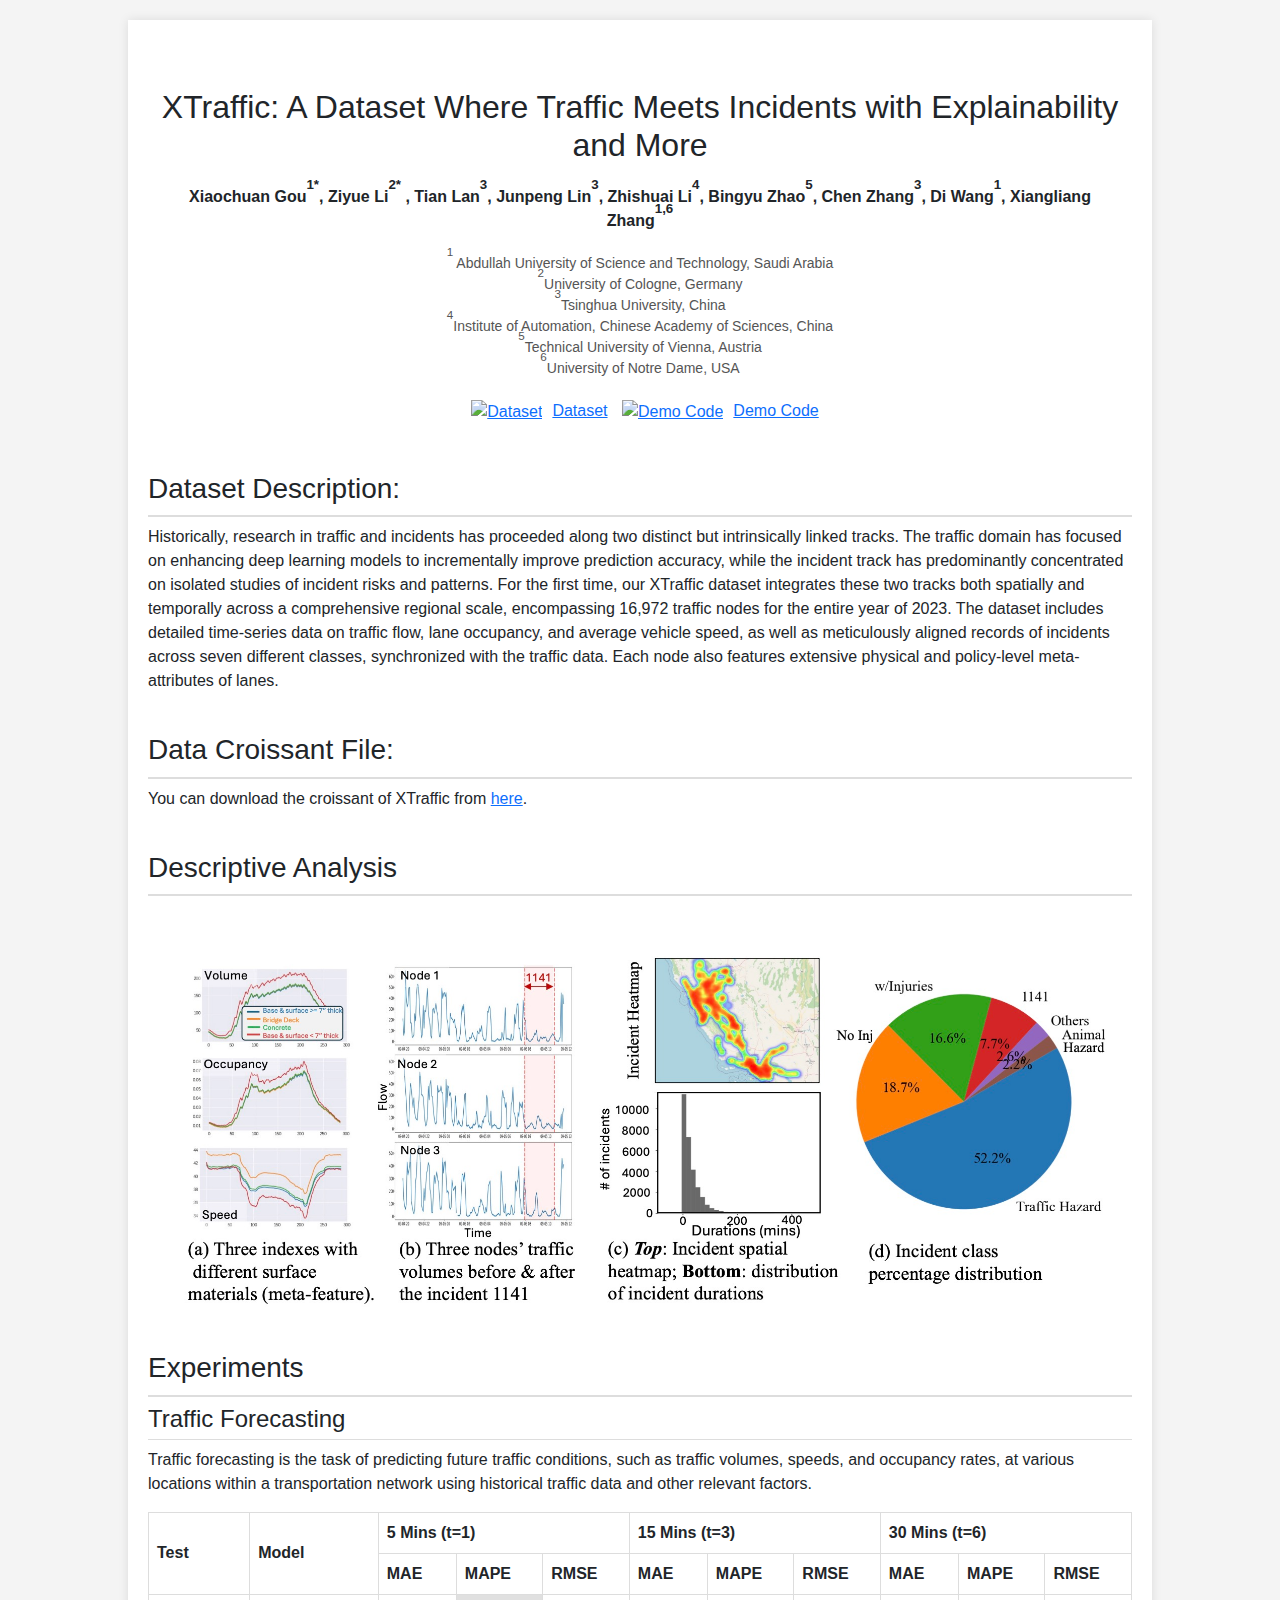
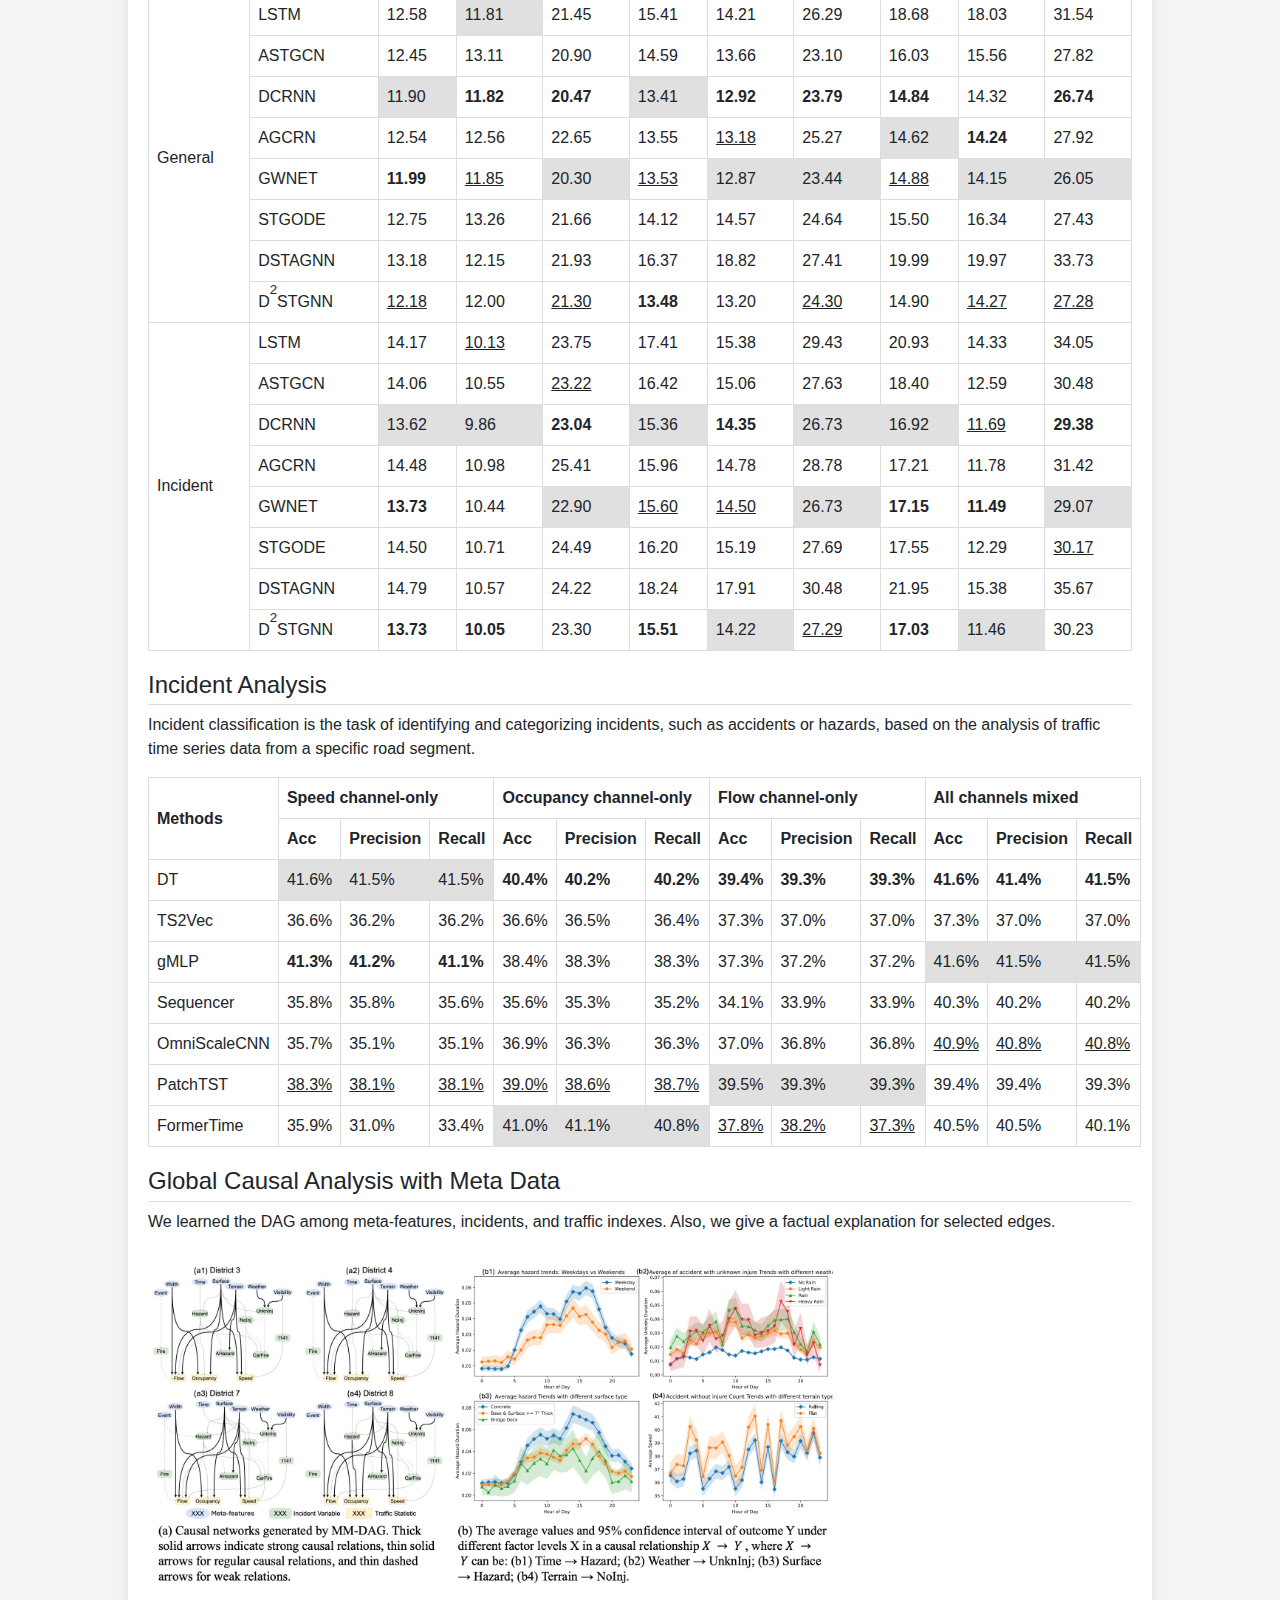
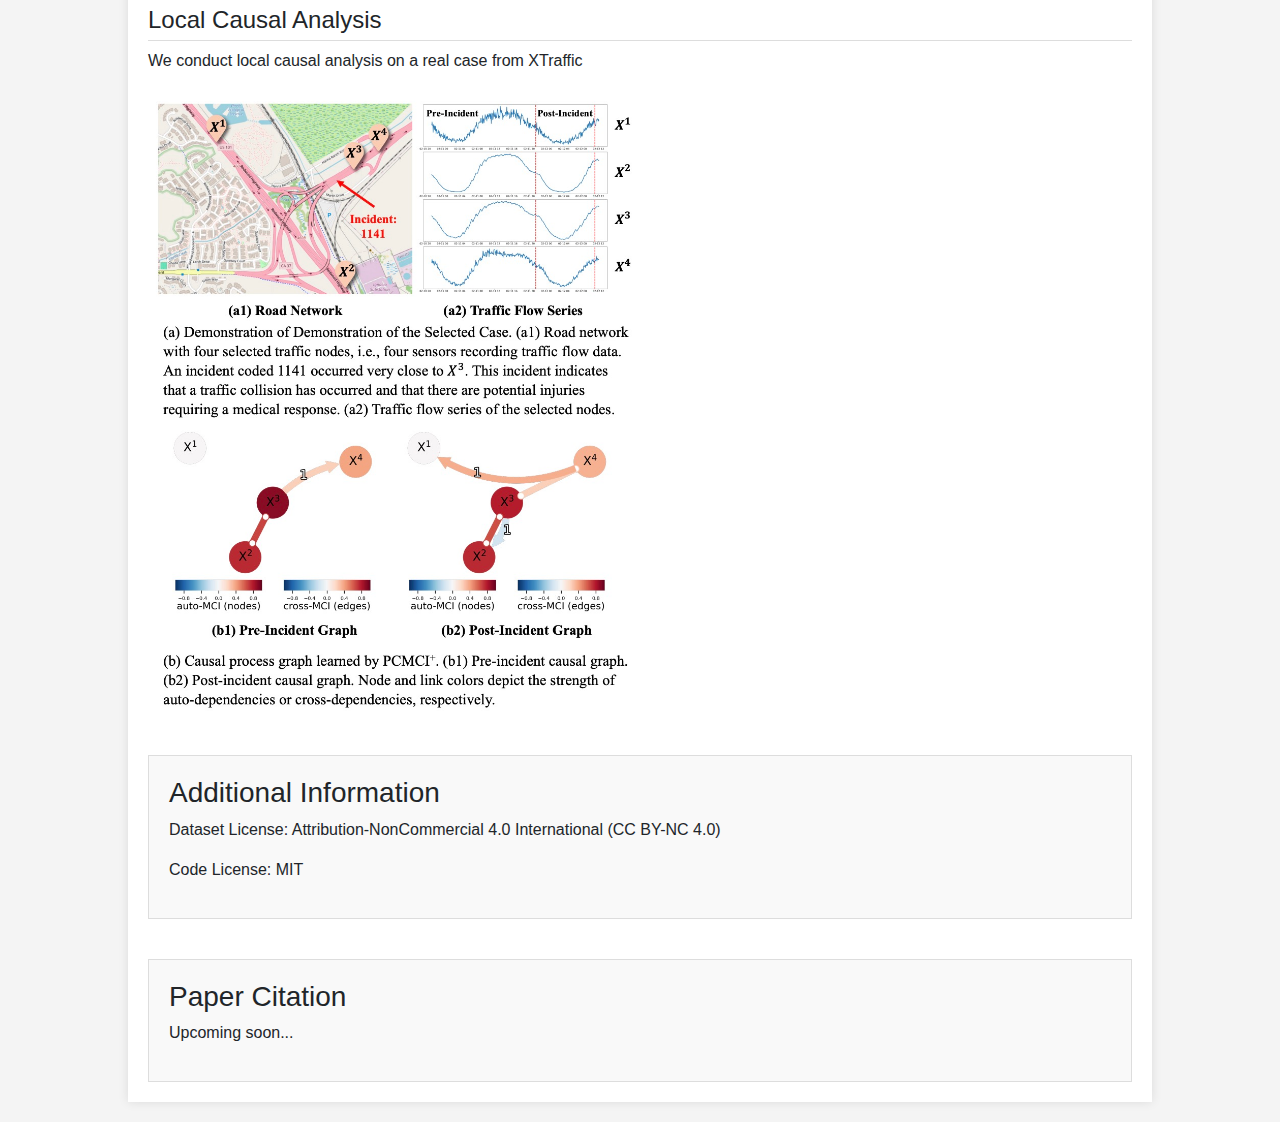
==== commit 0d96e34e: "update" ====
--- a/index.html
+++ b/index.html
@@ -582,14 +582,15 @@
             <!-- Global Causal Analysis -->
             <div id="global-causal-analysis" class="subsection">
                 <h4>Global Causal Analysis with Meta Data</h4>
-                <p>Description of the task...</p>
+                <p> We learned the DAG among meta-features, incidents, and traffic indexes. Also, we give a factual
+                    explanation for selected edges.</p>
                 <img src="./images/global_causal_analysis.jpg" alt="Global Causal Analysis Figure 1"
                     style="width: 70%; height: auto;">
             </div>
             <!-- Local Causal Analysis with Meta Data -->
             <div id="local-causal-analysis" class="subsection">
                 <h4>Local Causal Analysis</h4>
-                <p>Description of the task...</p>
+                <p>We conduct local causal analysis on a real case from XTraffic</p>
                 <img src="./images/local_causal_analysis.jpg" alt="Local Causal Analysis Figure 1"
                     style="width: 50%; height: auto;">
             </div>
--- a/cheatsheet.css
+++ b/cheatsheet.css
@@ -168,7 +168,7 @@
 
 
 .paper-title {
-  font-size: 36px;
+  font-size: 32px;
   text-align: center;
   margin-bottom: 20px;
   font-weight: normal;
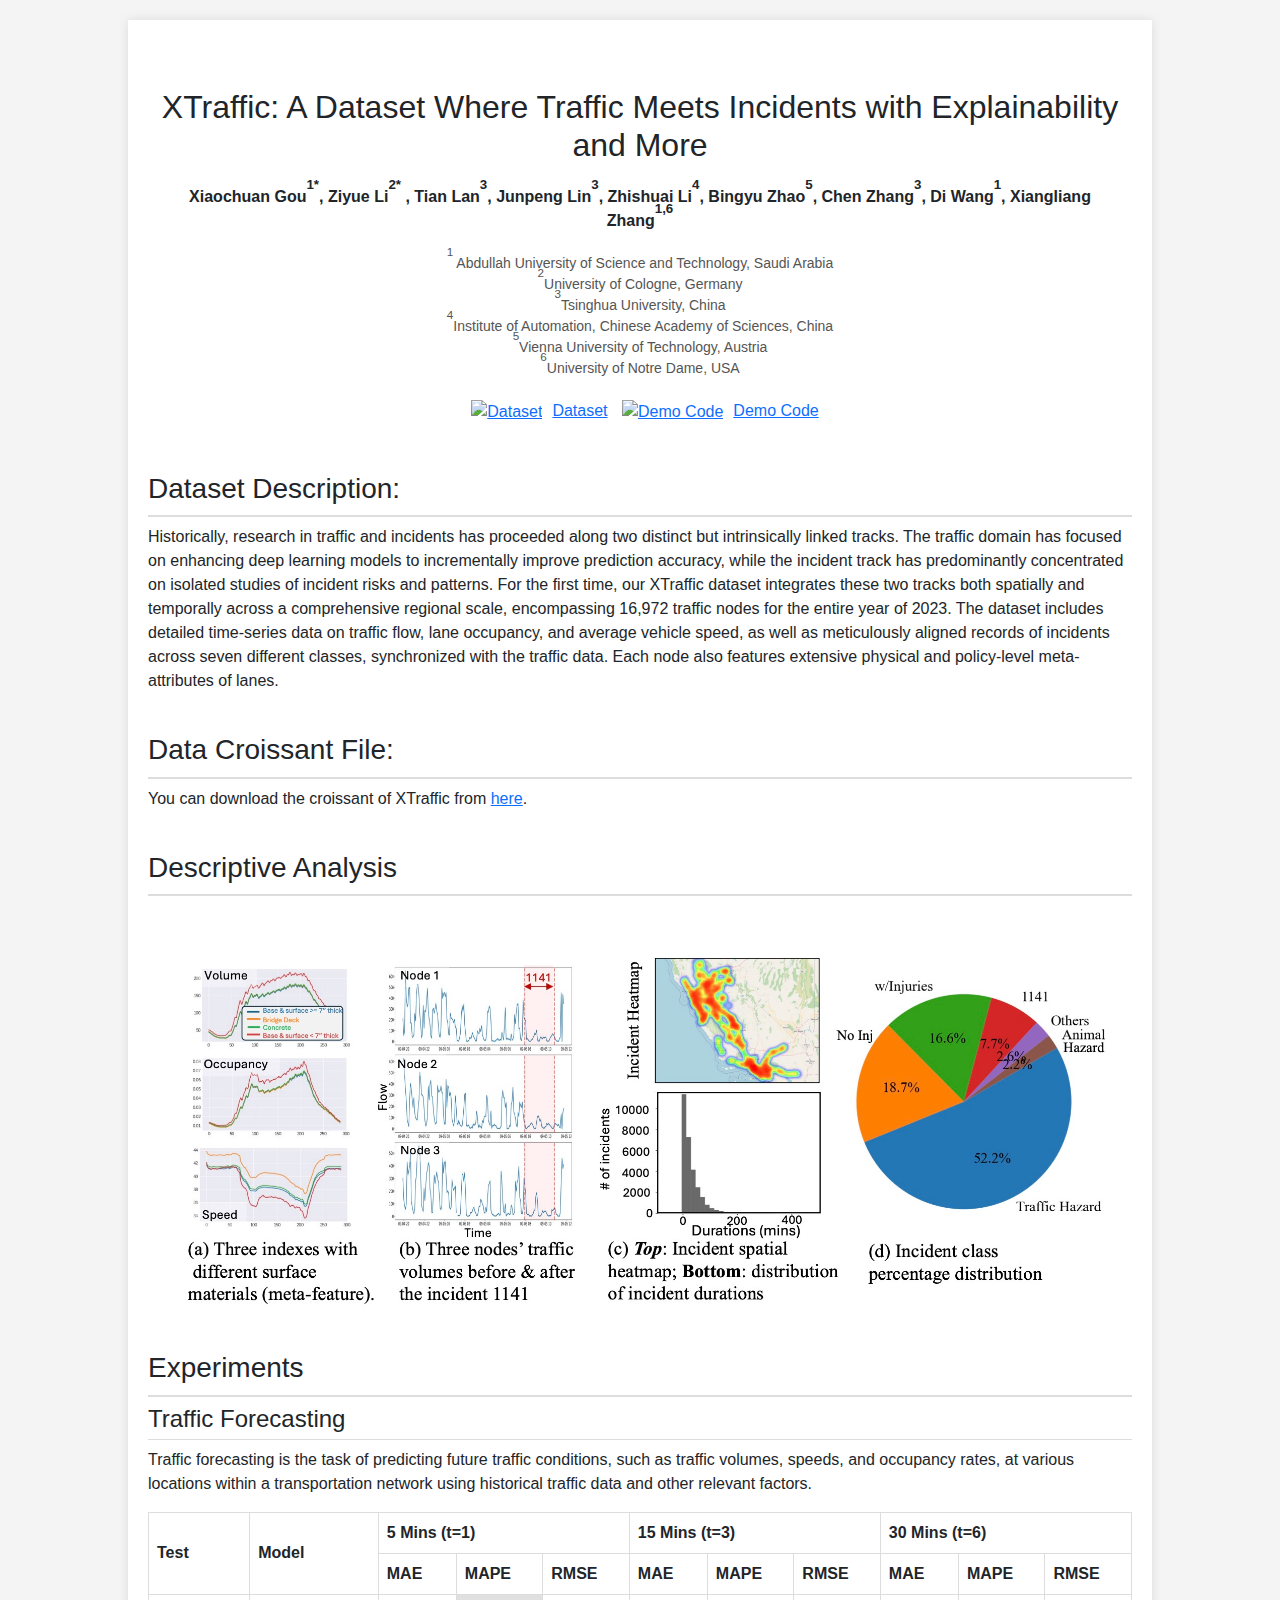
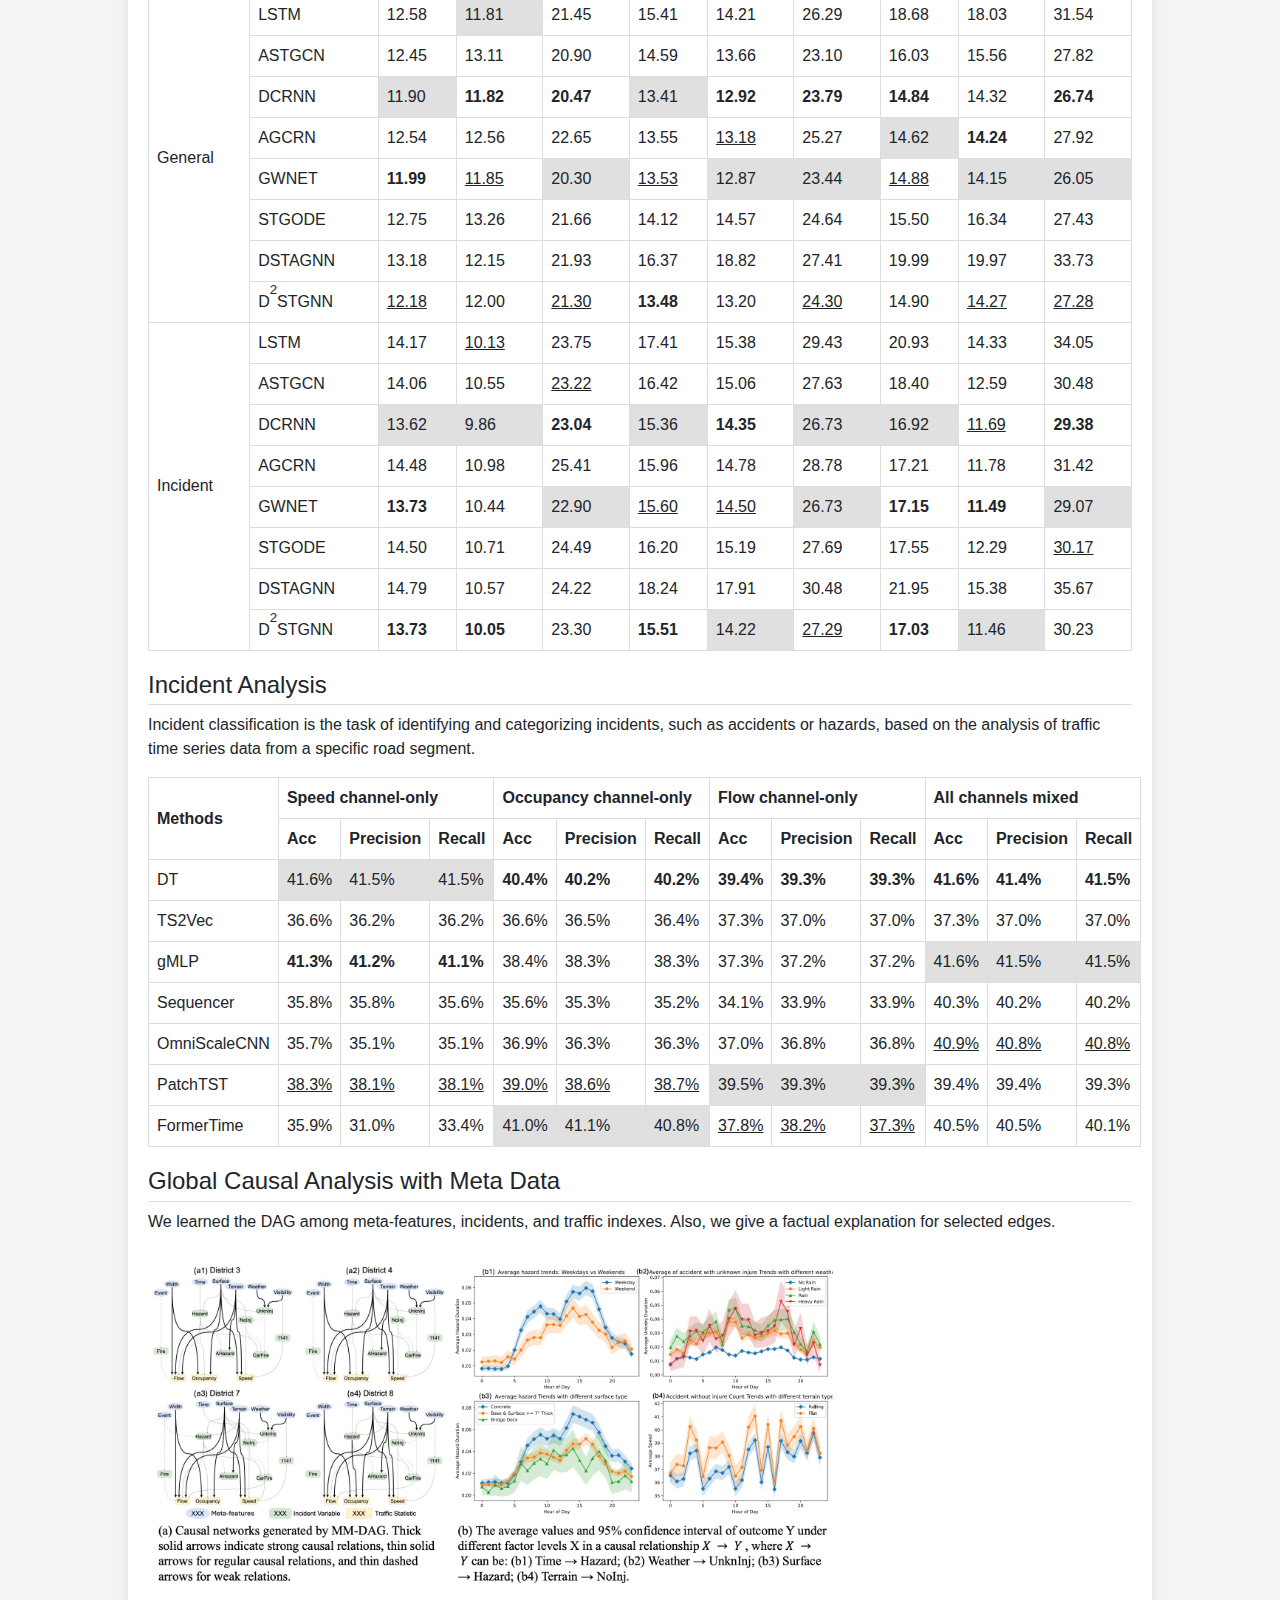
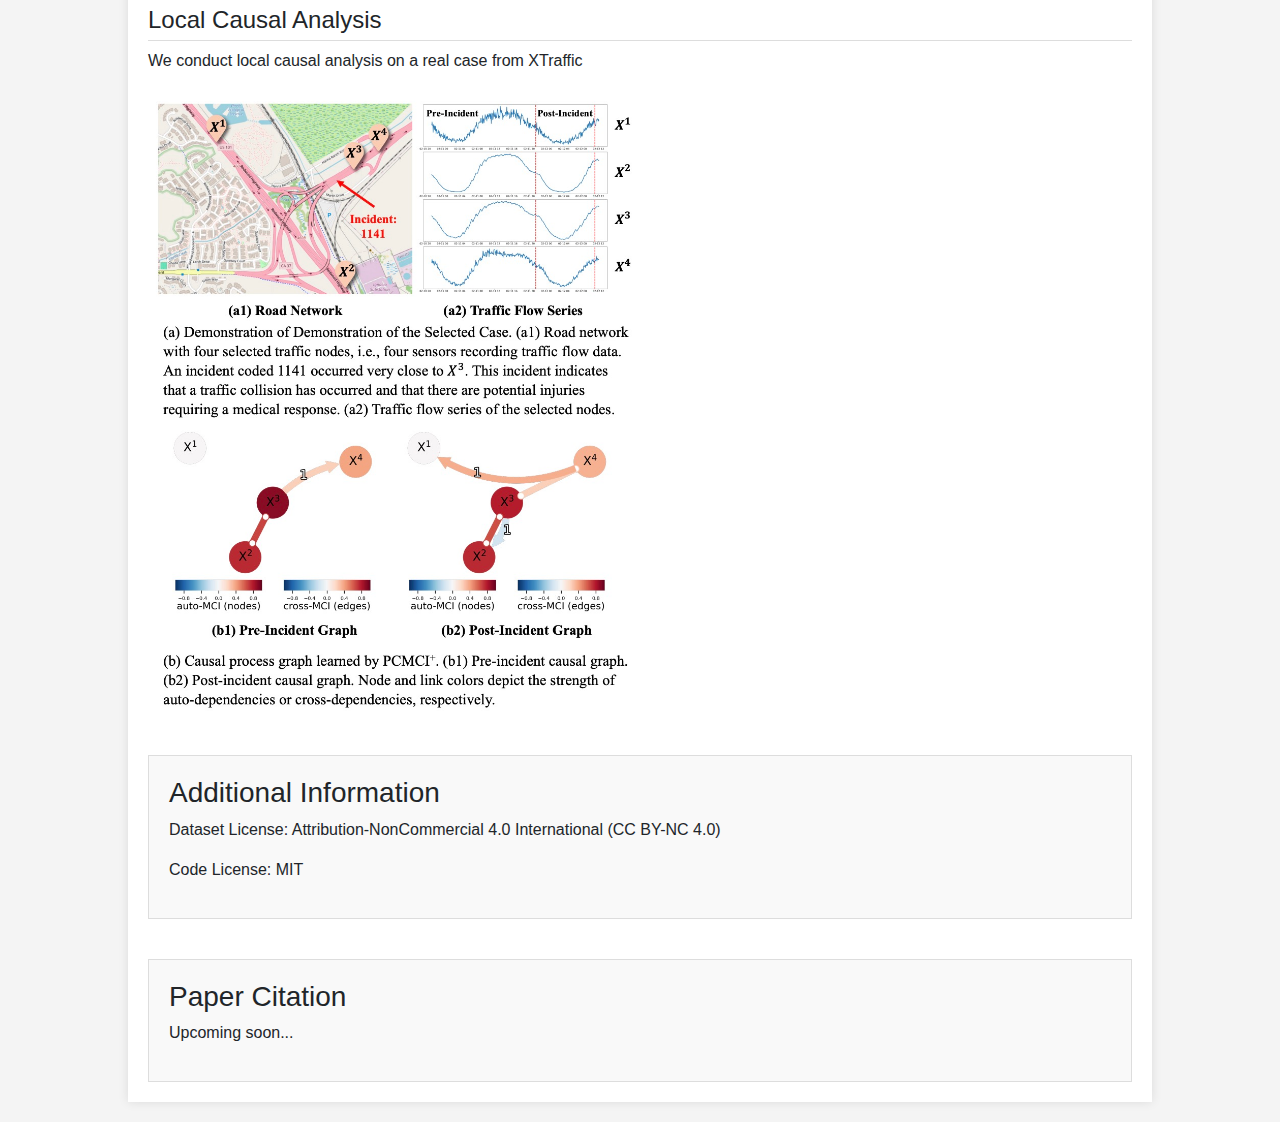
==== commit 0783f709: "update" ====
--- a/index.html
+++ b/index.html
@@ -170,7 +170,7 @@
                 <sup>2</sup>University of Cologne, Germany<br>
                 <sup>3</sup>Tsinghua University, China<br>
                 <sup>4</sup>Institute of Automation, Chinese Academy of Sciences, China<br>
-                <sup>5</sup>Technical University of Vienna, Austria<br>
+                <sup>5</sup>Vienna University of Technology, Austria<br>
                 <sup>6</sup>University of Notre Dame, USA<br>
             </p>
 
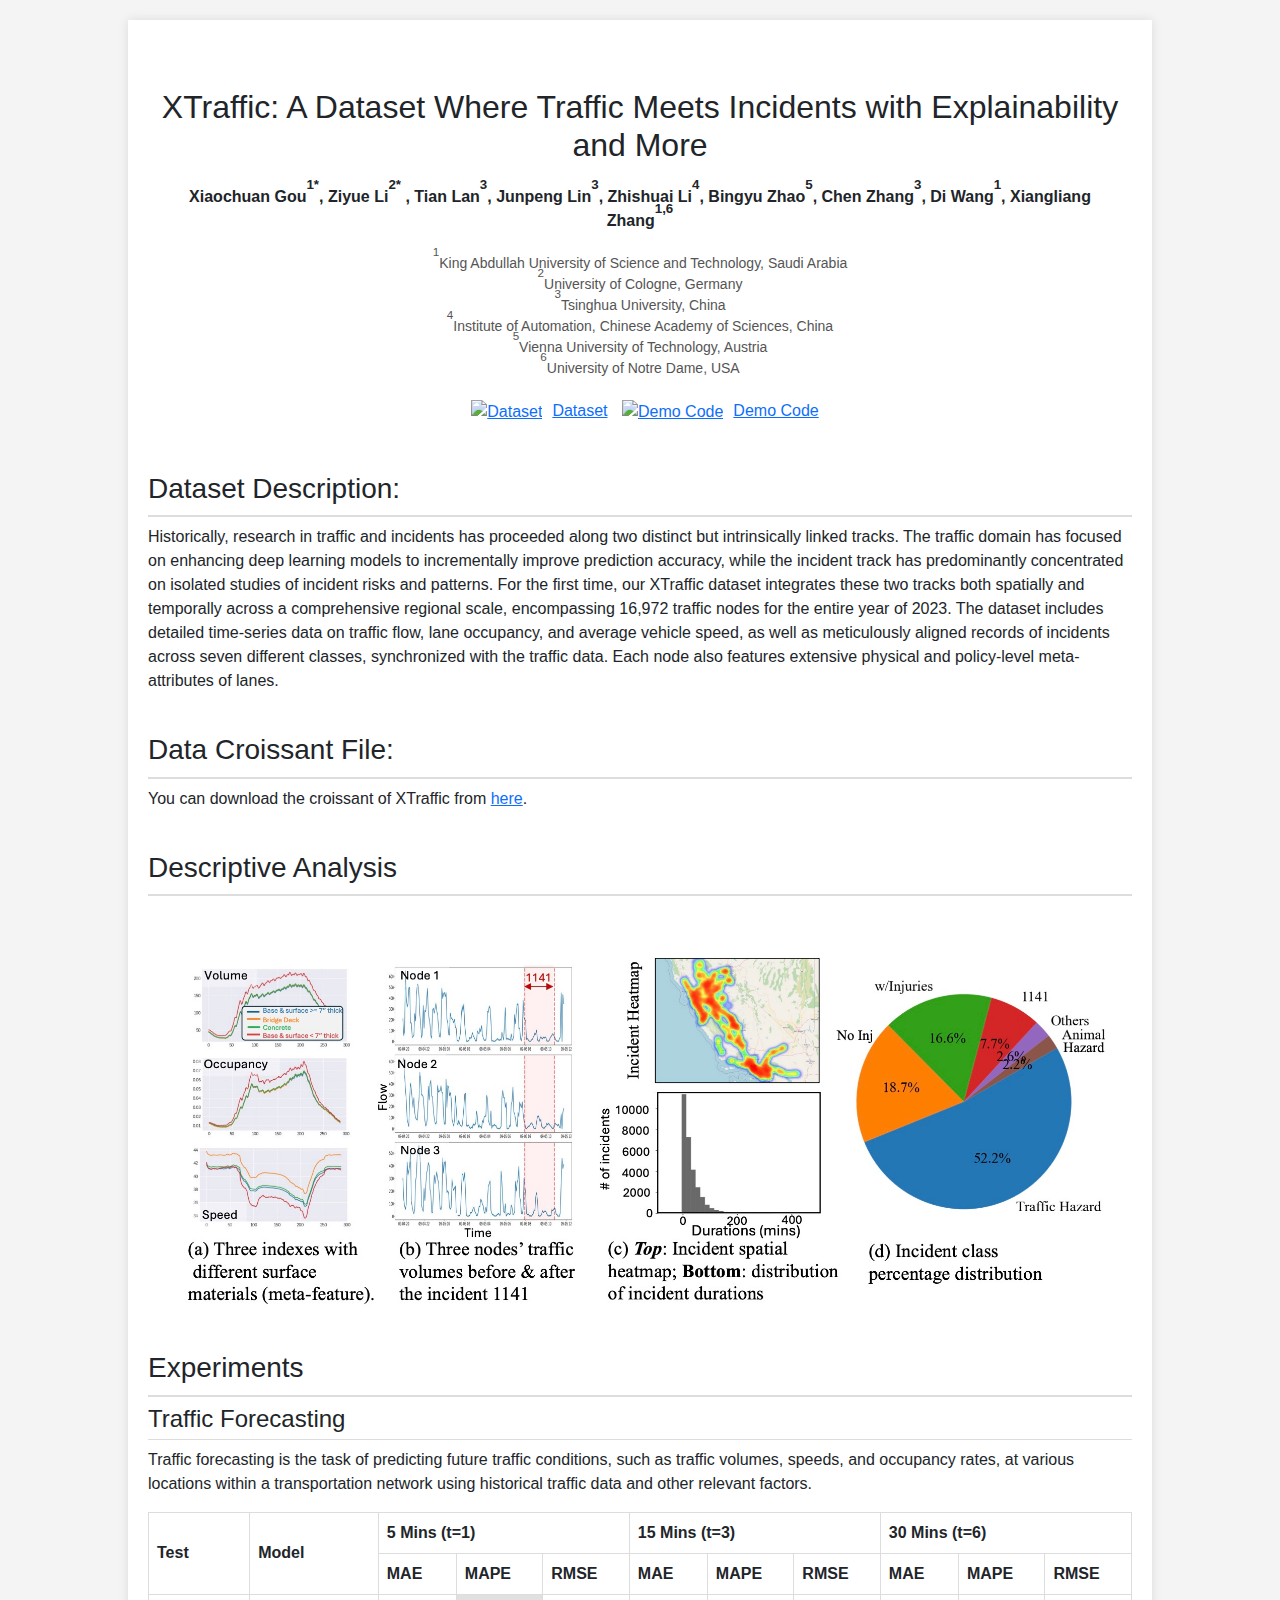
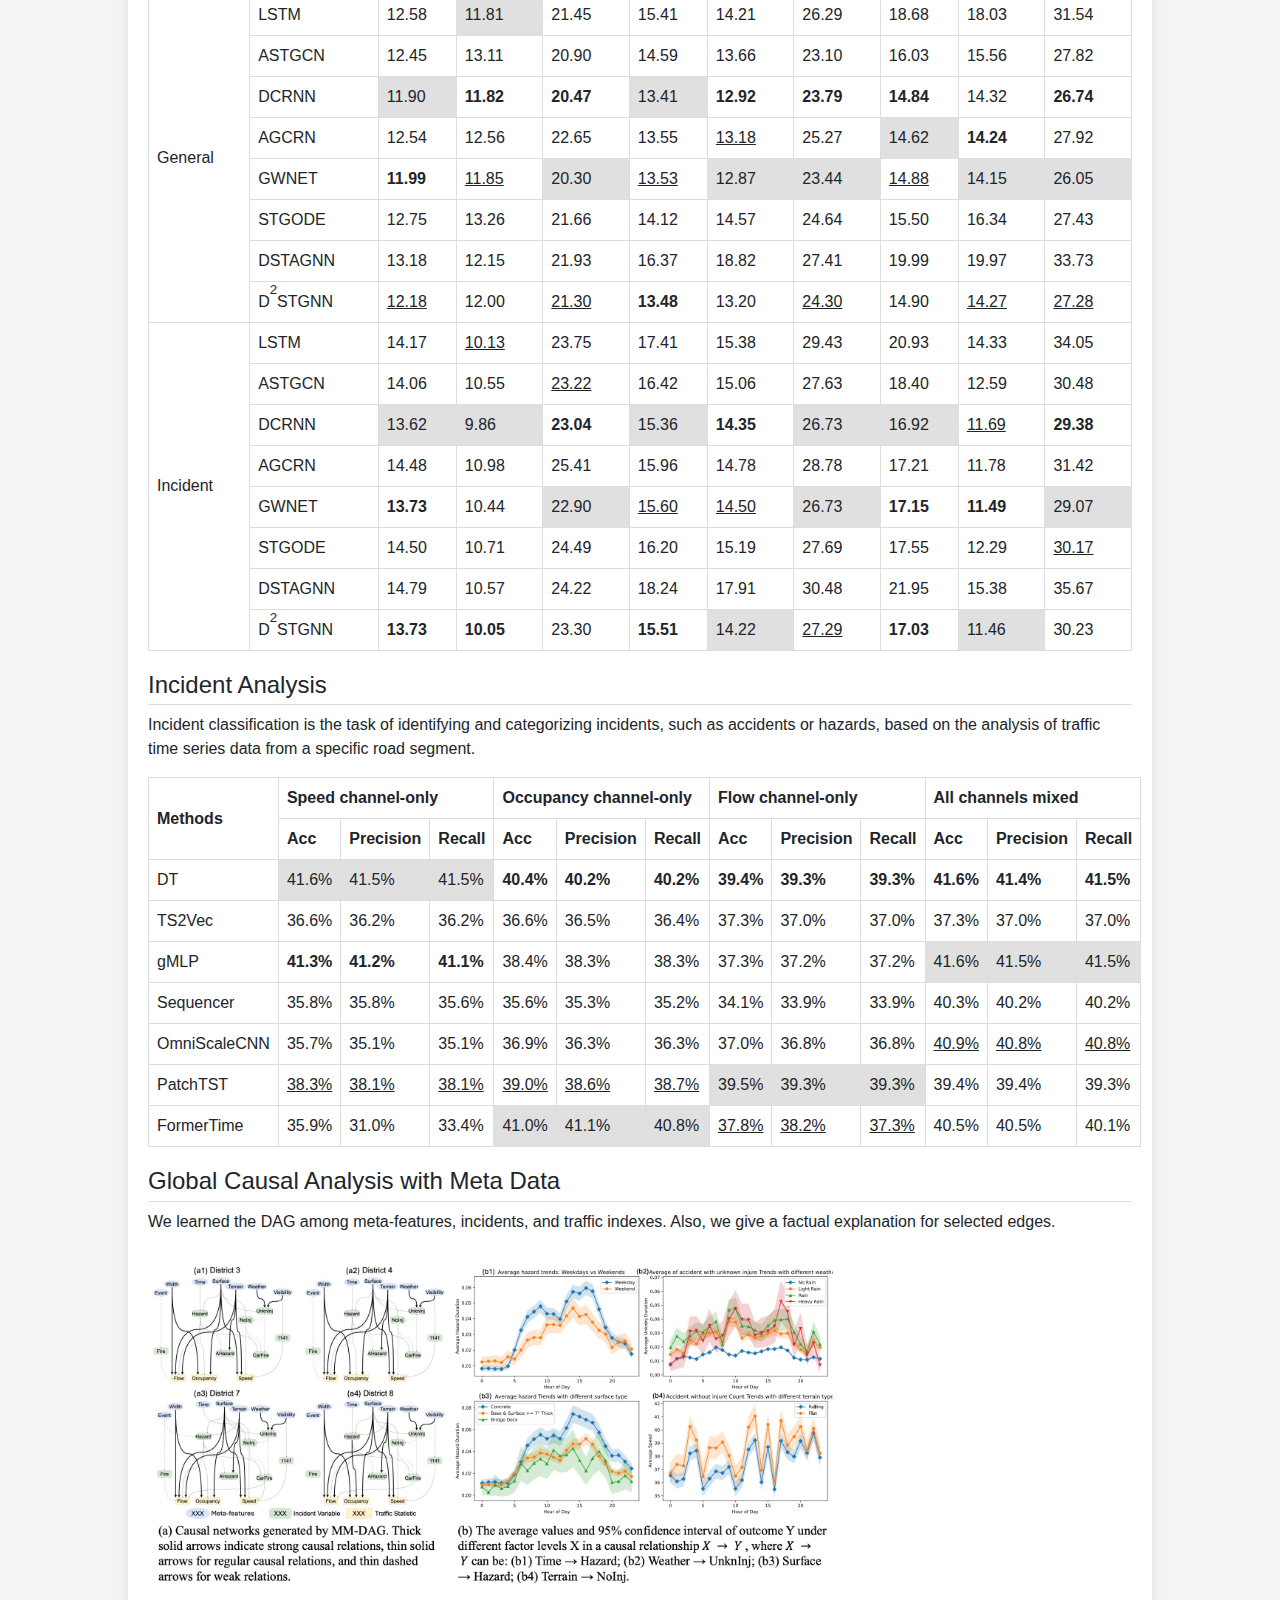
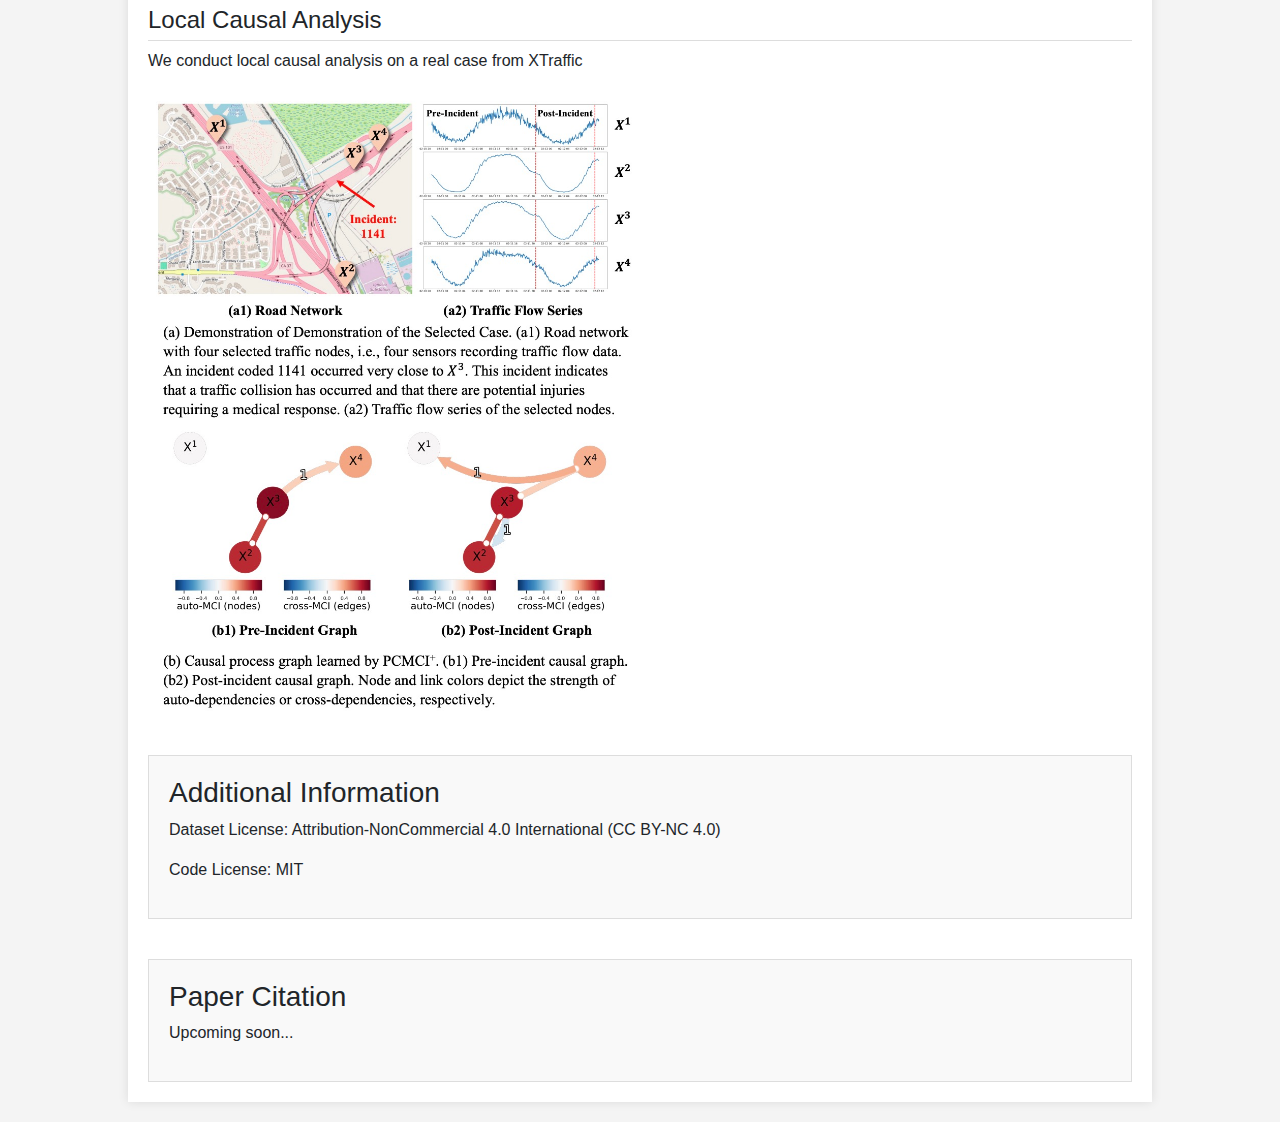
==== commit cafd1956: "fix typo" ====
--- a/index.html
+++ b/index.html
@@ -166,7 +166,7 @@
                 Bingyu Zhao<sup>5</sup>, Chen Zhang<sup>3</sup>, Di Wang<sup>1</sup>, Xiangliang Zhang<sup>1,6</sup>
             </p>
             <p class="affiliations">
-                <sup>1</sup> Abdullah University of Science and Technology, Saudi Arabia<br>
+                <sup>1</sup>King Abdullah University of Science and Technology, Saudi Arabia<br>
                 <sup>2</sup>University of Cologne, Germany<br>
                 <sup>3</sup>Tsinghua University, China<br>
                 <sup>4</sup>Institute of Automation, Chinese Academy of Sciences, China<br>
